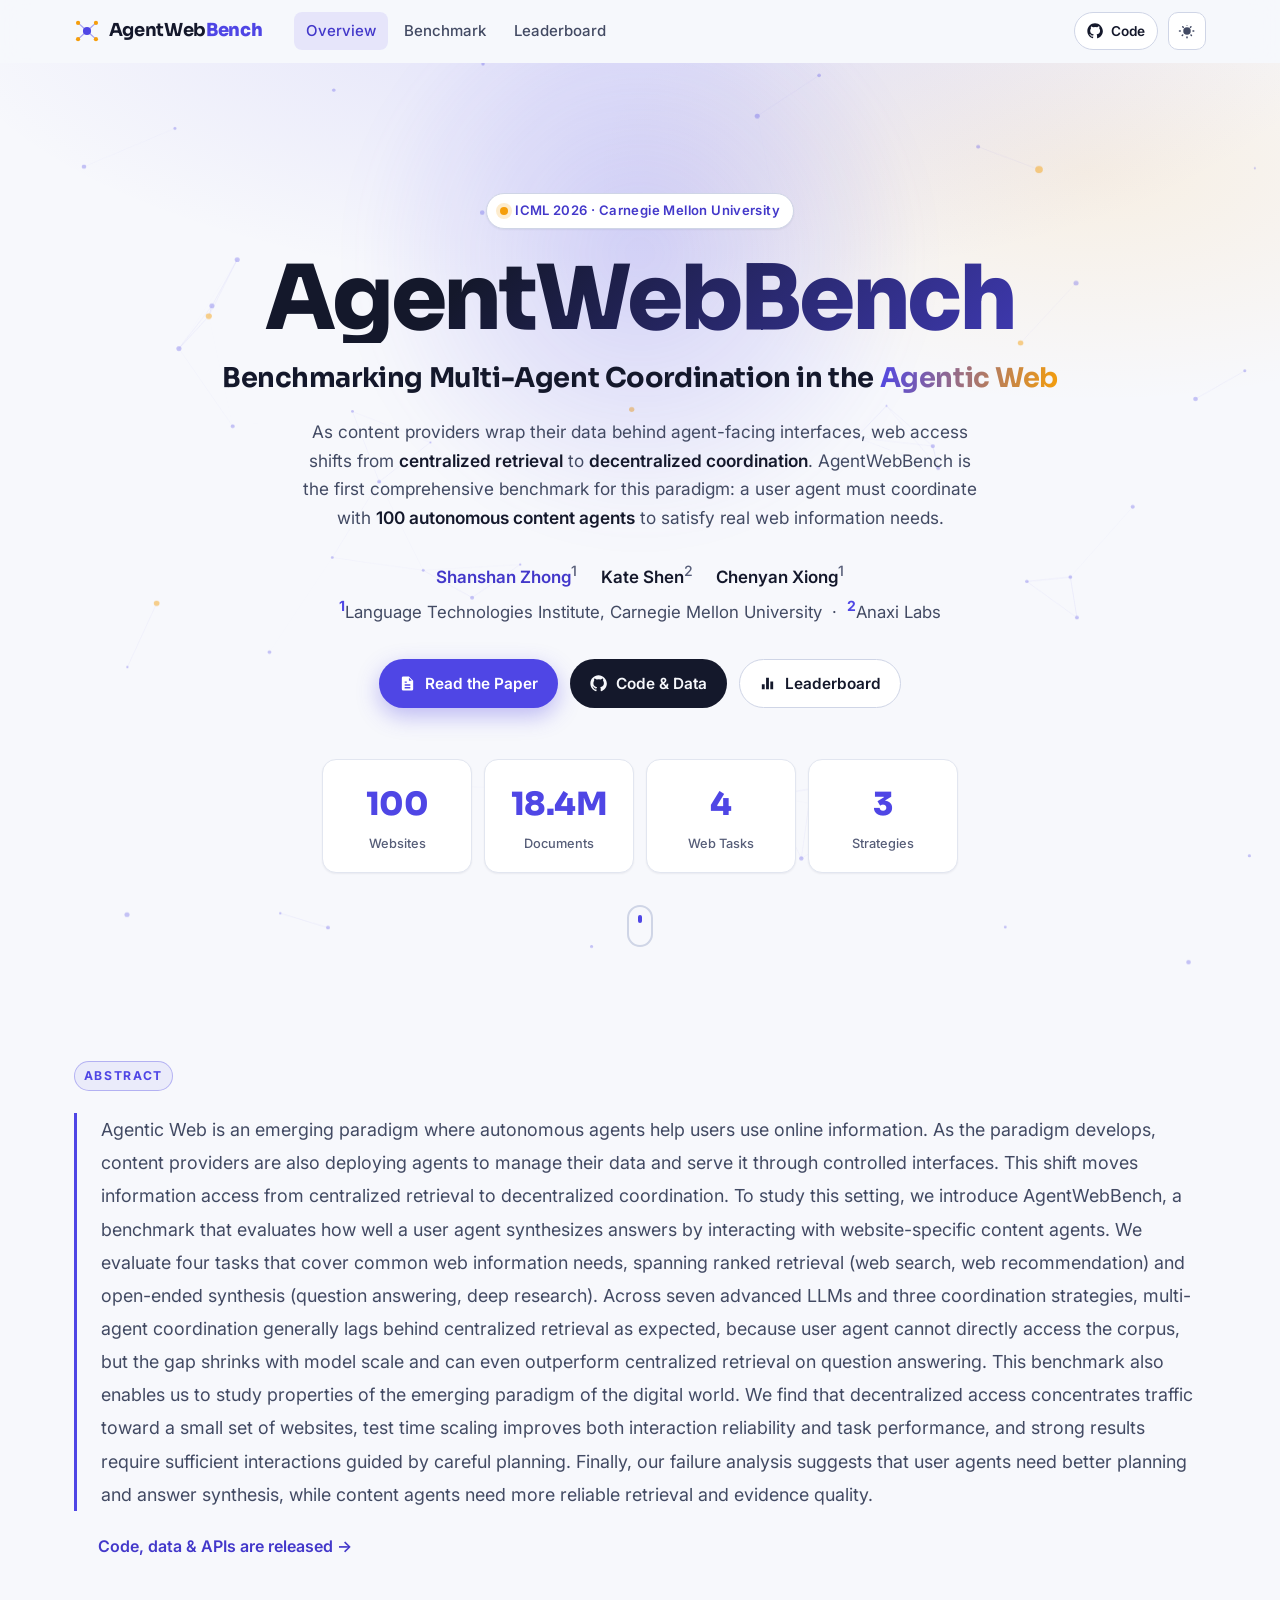
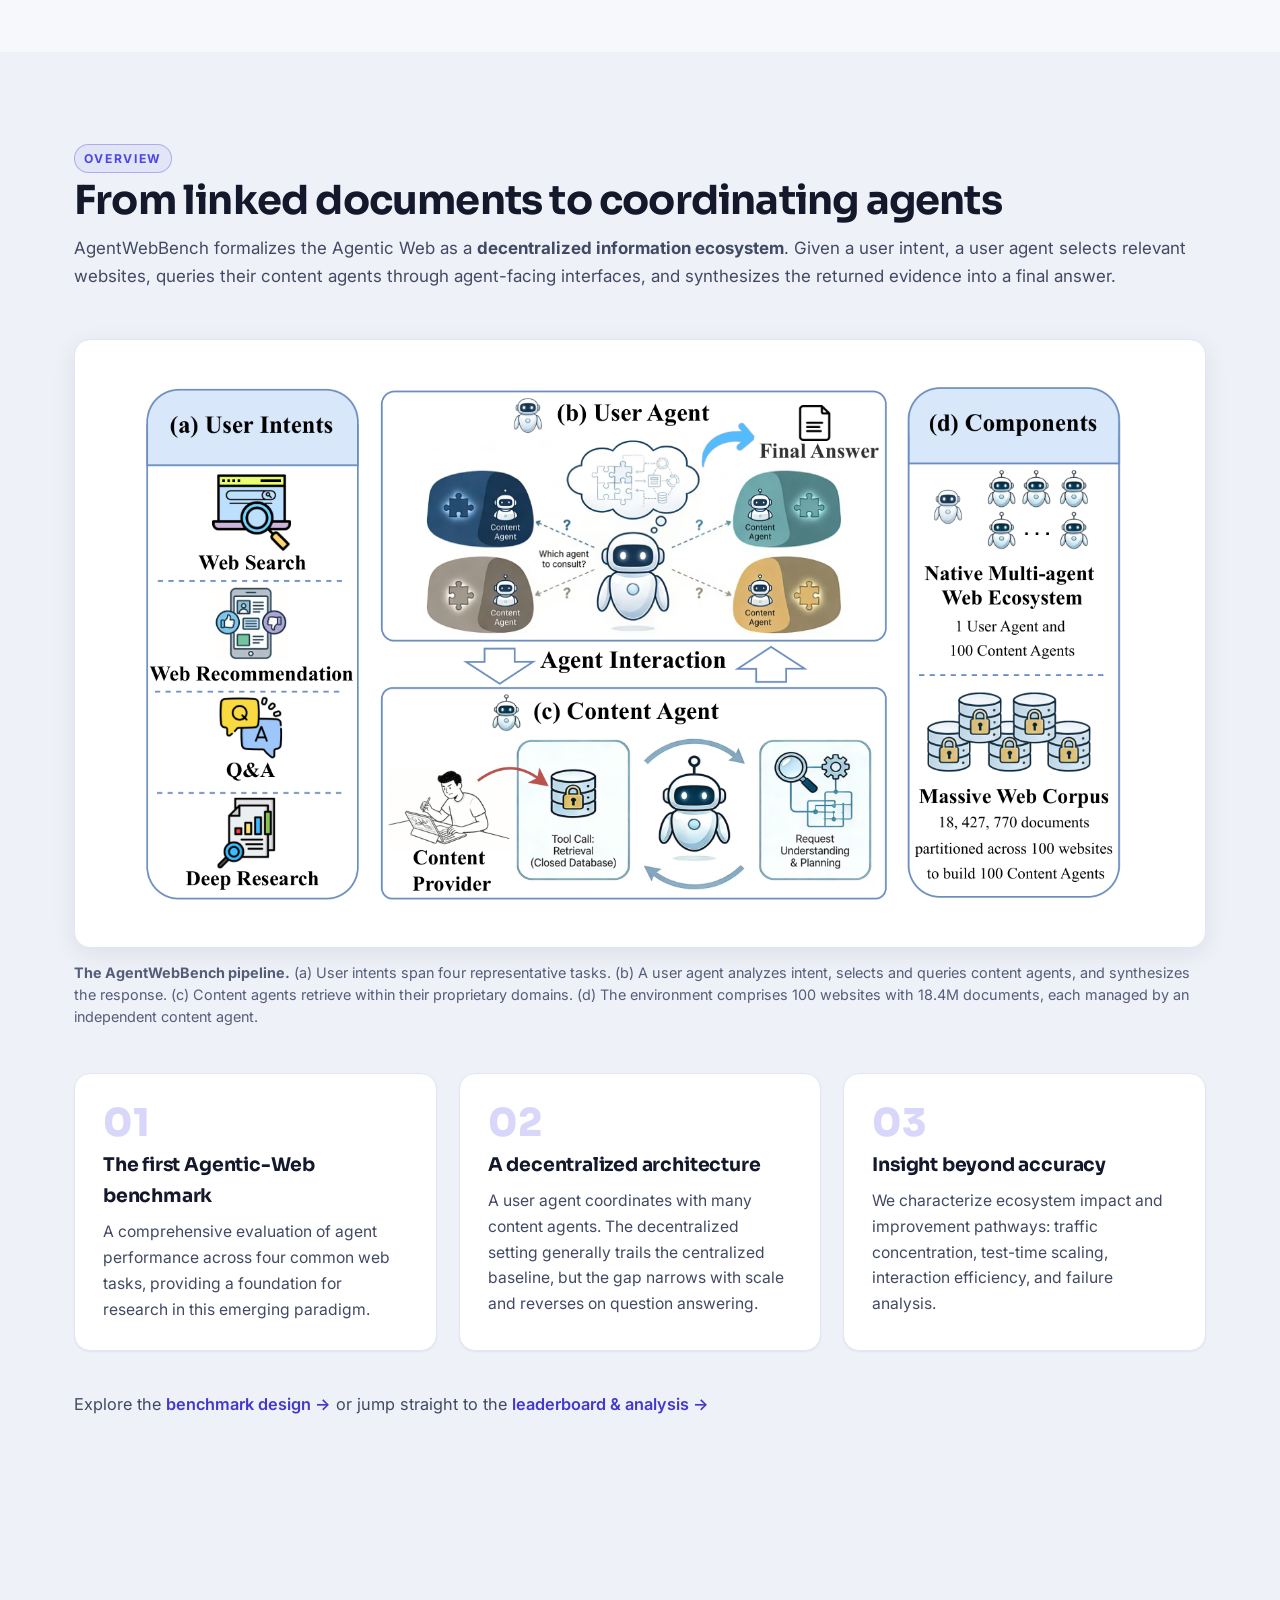
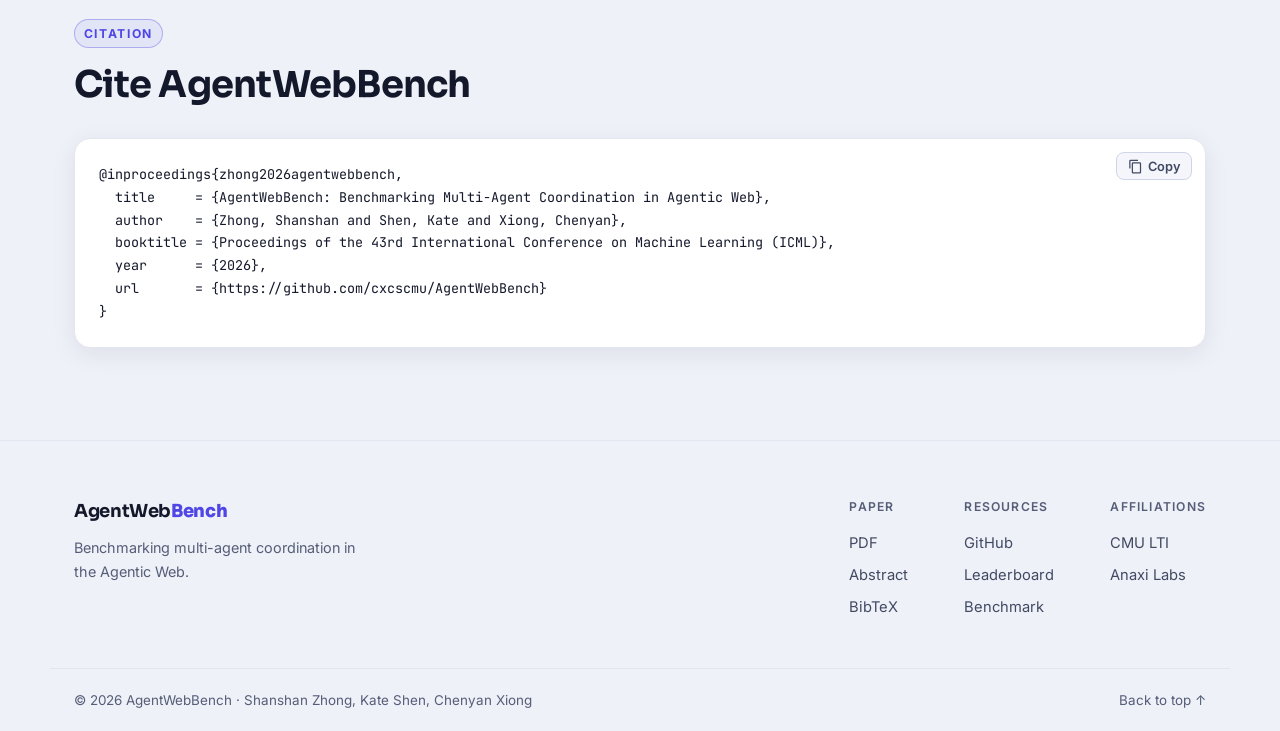
==== index.html @ 43adce04 "upload" ====
<!DOCTYPE html>
<html lang="en" data-theme="light">
<head>
<meta charset="UTF-8" />
<meta name="viewport" content="width=device-width, initial-scale=1.0" />
<title>AgentWebBench · Benchmarking Multi-Agent Coordination in the Agentic Web</title>
<meta name="description" content="AgentWebBench (ICML 2026): the first comprehensive benchmark for evaluating multi-agent coordination in the emerging Agentic Web. 100 websites, 18.4M documents, 7 LLMs, 4 tasks, 3 coordination strategies." />
<meta name="author" content="Shanshan Zhong, Kate Shen, Chenyan Xiong" />

<!-- Open Graph -->
<meta property="og:type" content="website" />
<meta property="og:title" content="AgentWebBench: Benchmarking Multi-Agent Coordination in the Agentic Web" />
<meta property="og:description" content="A decentralized benchmark where a user agent coordinates with 100 autonomous content agents across web search, recommendation, QA, and deep research." />
<meta property="og:image" content="assets/figures/introduction.png" />

<link rel="icon" href="data:image/svg+xml,%3Csvg xmlns='http://www.w3.org/2000/svg' viewBox='0 0 32 32'%3E%3Ccircle cx='16' cy='16' r='5' fill='%234f46e5'/%3E%3Ccircle cx='5' cy='6' r='2.6' fill='%23f59e0b'/%3E%3Ccircle cx='27' cy='6' r='2.6' fill='%23f59e0b'/%3E%3Ccircle cx='5' cy='26' r='2.6' fill='%23f59e0b'/%3E%3Ccircle cx='27' cy='26' r='2.6' fill='%23f59e0b'/%3E%3Cg stroke='%234f46e5' stroke-width='1.4' opacity='.55'%3E%3Cline x1='16' y1='16' x2='5' y2='6'/%3E%3Cline x1='16' y1='16' x2='27' y2='6'/%3E%3Cline x1='16' y1='16' x2='5' y2='26'/%3E%3Cline x1='16' y1='16' x2='27' y2='26'/%3E%3C/g%3E%3C/svg%3E" />

<link rel="preconnect" href="https://fonts.googleapis.com" />
<link rel="preconnect" href="https://fonts.gstatic.com" crossorigin />
<link href="https://fonts.googleapis.com/css2?family=Inter:wght@400;500;600;700;800&family=Sora:wght@600;700;800&family=JetBrains+Mono:wght@400;500;600&display=swap" rel="stylesheet" />
<link rel="stylesheet" href="assets/css/style.css" />
</head>
<body>

<!-- ============================= NAV ============================= -->
<header class="nav" id="nav">
  <div class="nav__inner">
    <a href="index.html" class="nav__brand" aria-label="AgentWebBench home">
      <span class="nav__logo" aria-hidden="true">
        <svg viewBox="0 0 32 32" width="26" height="26">
          <g class="logo-edges" stroke="currentColor" stroke-width="1.4" opacity=".5">
            <line x1="16" y1="16" x2="5" y2="6"/><line x1="16" y1="16" x2="27" y2="6"/>
            <line x1="16" y1="16" x2="5" y2="26"/><line x1="16" y1="16" x2="27" y2="26"/>
          </g>
          <circle cx="16" cy="16" r="5" class="logo-hub"/>
          <circle cx="5" cy="6" r="2.6" class="logo-node"/><circle cx="27" cy="6" r="2.6" class="logo-node"/>
          <circle cx="5" cy="26" r="2.6" class="logo-node"/><circle cx="27" cy="26" r="2.6" class="logo-node"/>
        </svg>
      </span>
      <span class="nav__name">AgentWeb<b>Bench</b></span>
    </a>

    <nav class="nav__links" aria-label="Section navigation">
      <a href="index.html" class="active">Overview</a>
      <a href="benchmark.html">Benchmark</a>
      <a href="leaderboard.html">Leaderboard</a>
    </nav>

    <div class="nav__actions">
      <a class="btn btn--ghost btn--sm" href="https://github.com/cxcscmu/AgentWebBench" target="_blank" rel="noopener">
        <svg viewBox="0 0 24 24" width="16" height="16" aria-hidden="true"><path fill="currentColor" d="M12 .5C5.7.5.5 5.7.5 12c0 5.1 3.3 9.4 7.9 10.9.6.1.8-.3.8-.6v-2c-3.2.7-3.9-1.5-3.9-1.5-.5-1.3-1.3-1.7-1.3-1.7-1.1-.7.1-.7.1-.7 1.2 0 1.8 1.2 1.8 1.2 1 1.8 2.8 1.3 3.5 1 .1-.8.4-1.3.7-1.6-2.6-.3-5.3-1.3-5.3-5.7 0-1.3.5-2.3 1.2-3.1-.1-.3-.5-1.5.1-3.1 0 0 1-.3 3.3 1.2a11.5 11.5 0 0 1 6 0C17.3 4.7 18.3 5 18.3 5c.6 1.6.2 2.8.1 3.1.8.8 1.2 1.8 1.2 3.1 0 4.4-2.7 5.4-5.3 5.7.4.4.8 1.1.8 2.2v3.3c0 .3.2.7.8.6 4.6-1.5 7.9-5.8 7.9-10.9C23.5 5.7 18.3.5 12 .5z"/></svg>
        <span>Code</span>
      </a>
      <button class="theme-toggle" id="themeToggle" aria-label="Toggle dark mode" title="Toggle theme">
        <svg class="icon-sun" viewBox="0 0 24 24" width="18" height="18"><path fill="currentColor" d="M12 17a5 5 0 1 0 0-10 5 5 0 0 0 0 10zm0-13a1 1 0 0 1 1 1V4a1 1 0 0 1-2 0V5a1 1 0 0 1 1-1zm0 15a1 1 0 0 1 1 1v1a1 1 0 0 1-2 0v-1a1 1 0 0 1 1-1zM4 12a1 1 0 0 1-1 1H2a1 1 0 0 1 0-2h1a1 1 0 0 1 1 1zm18 0a1 1 0 0 1-1 1h-1a1 1 0 0 1 0-2h1a1 1 0 0 1 1 1zM5.6 5.6a1 1 0 0 1 1.4 0l.7.7A1 1 0 1 1 6.3 7.7l-.7-.7a1 1 0 0 1 0-1.4zm11 11a1 1 0 0 1 1.4 0l.7.7a1 1 0 0 1-1.4 1.4l-.7-.7a1 1 0 0 1 0-1.4zm1.4-11a1 1 0 0 1 0 1.4l-.7.7a1 1 0 1 1-1.4-1.4l.7-.7a1 1 0 0 1 1.4 0zm-11 11a1 1 0 0 1 0 1.4l-.7.7a1 1 0 0 1-1.4-1.4l.7-.7a1 1 0 0 1 1.4 0z"/></svg>
        <svg class="icon-moon" viewBox="0 0 24 24" width="18" height="18"><path fill="currentColor" d="M21 12.8A9 9 0 1 1 11.2 3a7 7 0 0 0 9.8 9.8z"/></svg>
      </button>
      <button class="nav__burger" id="navBurger" aria-label="Open menu"><span></span><span></span><span></span></button>
    </div>
  </div>
</header>

<main id="top">

<!-- ============================= HERO ============================= -->
<section class="hero">
  <canvas class="hero__canvas" id="heroCanvas" aria-hidden="true"></canvas>
  <div class="hero__glow" aria-hidden="true"></div>
  <div class="hero__inner">
    <a class="hero__venue" href="#cite">
      <span class="dot"></span> ICML 2026 · Carnegie Mellon University
    </a>
    <h1 class="hero__title">AgentWebBench</h1>
    <p class="hero__tagline">Benchmarking Multi-Agent Coordination in the <span class="grad">Agentic Web</span></p>
    <p class="hero__lead">
      As content providers wrap their data behind agent-facing interfaces, web access shifts from
      <b>centralized retrieval</b> to <b>decentralized coordination</b>. AgentWebBench is the first
      comprehensive benchmark for this paradigm: a user agent must coordinate with <b>100 autonomous
      content agents</b> to satisfy real web information needs.
    </p>

    <ul class="hero__authors" aria-label="Authors">
      <li><a href="mailto:szhong2@cs.cmu.edu">Shanshan Zhong</a><sup>1</sup></li>
      <li>Kate Shen<sup>2</sup></li>
      <li>Chenyan Xiong<sup>1</sup></li>
    </ul>
    <p class="hero__affil">
      <sup>1</sup>Language Technologies Institute, Carnegie Mellon University &nbsp;·&nbsp;
      <sup>2</sup>Anaxi Labs
    </p>

    <div class="hero__cta">
      <a class="btn btn--primary" href="paper/latex/example_paper.pdf" target="_blank" rel="noopener">
        <svg viewBox="0 0 24 24" width="17" height="17" aria-hidden="true"><path fill="currentColor" d="M14 2H6a2 2 0 0 0-2 2v16a2 2 0 0 0 2 2h12a2 2 0 0 0 2-2V8l-6-6zm0 2 4 4h-4V4zM8 13h8v2H8v-2zm0 4h8v2H8v-2zm0-8h3v2H8V9z"/></svg>
        Read the Paper
      </a>
      <a class="btn btn--dark" href="https://github.com/cxcscmu/AgentWebBench" target="_blank" rel="noopener">
        <svg viewBox="0 0 24 24" width="17" height="17" aria-hidden="true"><path fill="currentColor" d="M12 .5C5.7.5.5 5.7.5 12c0 5.1 3.3 9.4 7.9 10.9.6.1.8-.3.8-.6v-2c-3.2.7-3.9-1.5-3.9-1.5-.5-1.3-1.3-1.7-1.3-1.7-1.1-.7.1-.7.1-.7 1.2 0 1.8 1.2 1.8 1.2 1 1.8 2.8 1.3 3.5 1 .1-.8.4-1.3.7-1.6-2.6-.3-5.3-1.3-5.3-5.7 0-1.3.5-2.3 1.2-3.1-.1-.3-.5-1.5.1-3.1 0 0 1-.3 3.3 1.2a11.5 11.5 0 0 1 6 0C17.3 4.7 18.3 5 18.3 5c.6 1.6.2 2.8.1 3.1.8.8 1.2 1.8 1.2 3.1 0 4.4-2.7 5.4-5.3 5.7.4.4.8 1.1.8 2.2v3.3c0 .3.2.7.8.6 4.6-1.5 7.9-5.8 7.9-10.9C23.5 5.7 18.3.5 12 .5z"/></svg>
        Code &amp; Data
      </a>
      <a class="btn btn--ghost" href="leaderboard.html">
        <svg viewBox="0 0 24 24" width="17" height="17" aria-hidden="true"><path fill="currentColor" d="M4 13h4v7H4v-7zm6-9h4v16h-4V4zm6 5h4v11h-4V9z"/></svg>
        Leaderboard
      </a>
    </div>

    <dl class="hero__stats" aria-label="Benchmark at a glance">
      <div><dt data-count="100">0</dt><dd>Websites</dd></div>
      <div><dt data-count="18.4" data-suffix="M">0</dt><dd>Documents</dd></div>
      <div><dt data-count="4">0</dt><dd>Web Tasks</dd></div>
      <div><dt data-count="3">0</dt><dd>Strategies</dd></div>
    </dl>
  </div>
  <a href="#abstract" class="hero__scroll" aria-label="Scroll to content"><span></span></a>
</section>

<!-- ============================= ABSTRACT ============================= -->
<section class="section" id="abstract">
  <div class="wrap reveal">
    <span class="eyebrow">Abstract</span>
    <p class="abstract">
Agentic Web is an emerging paradigm where autonomous agents help users use online information. As the paradigm develops, content providers are also deploying agents to manage their data and serve it through controlled interfaces. This shift moves information access from centralized retrieval to decentralized coordination. To study this setting, we introduce AgentWebBench, a benchmark that evaluates how well a user agent synthesizes answers by interacting with website-specific content agents. We evaluate four tasks that cover common web information needs, spanning ranked retrieval (web search, web recommendation) and open-ended synthesis (question answering, deep research). Across seven advanced LLMs and three coordination strategies, multi-agent coordination generally lags behind centralized retrieval as expected, because user agent cannot directly access the corpus, but the gap shrinks with model scale and can even outperform centralized retrieval on question answering. This benchmark also enables us to study properties of the emerging paradigm of the digital world. We find that decentralized access concentrates traffic toward a small set of websites, test time scaling improves both interaction reliability and task performance, and strong results require sufficient interactions guided by careful planning. Finally, our failure analysis suggests that user agents need better planning and answer synthesis, while content agents need more reliable retrieval and evidence quality.
    </p>
    <div class="abstract__links">
      <a href="https://github.com/cxcscmu/AgentWebBench" target="_blank" rel="noopener">Code, data &amp; APIs are released &rarr;</a>
    </div>
  </div>
</section>

<!-- ============================= OVERVIEW ============================= -->
<section class="section section--alt" id="overview">
  <div class="wrap">
    <header class="section__head section__head--wide reveal">
      <span class="eyebrow">Overview</span>
      <h2 class="nowrap-lg">From linked documents to coordinating agents</h2>
      <p class="section__sub">
        AgentWebBench formalizes the Agentic Web as a <b>decentralized information ecosystem</b>. Given a
        user intent, a user agent selects relevant websites, queries their content agents through
        agent-facing interfaces, and synthesizes the returned evidence into a final answer.
      </p>
    </header>

    <figure class="figure figure--hero reveal">
      <img src="assets/figures/introduction.png" alt="Overview of AgentWebBench: user intents across four tasks, a user agent that selects and queries content agents, content agents retrieving from proprietary domains, and an environment of 100 websites with 18.4M documents." loading="lazy" />
      <figcaption>
        <b>The AgentWebBench pipeline.</b> (a) User intents span four representative tasks. (b) A user agent
        analyzes intent, selects and queries content agents, and synthesizes the response. (c) Content agents
        retrieve within their proprietary domains. (d) The environment comprises 100 websites with 18.4M
        documents, each managed by an independent content agent.
      </figcaption>
    </figure>

    <div class="cards cards--3 reveal">
      <article class="card card--contrib">
        <span class="card__num">01</span>
        <h3>The first Agentic-Web benchmark</h3>
        <p>A comprehensive evaluation of agent performance across four common web tasks, providing a foundation for research in this emerging paradigm.</p>
      </article>
      <article class="card card--contrib">
        <span class="card__num">02</span>
        <h3>A decentralized architecture</h3>
        <p>A user agent coordinates with many content agents. The decentralized setting generally trails the centralized baseline, but the gap narrows with scale and reverses on question answering.</p>
      </article>
      <article class="card card--contrib">
        <span class="card__num">03</span>
        <h3>Insight beyond accuracy</h3>
        <p>We characterize ecosystem impact and improvement pathways: traffic concentration, test-time scaling, interaction efficiency, and failure analysis.</p>
      </article>
    </div>

    <p class="overview__more reveal">
      Explore the <a href="benchmark.html">benchmark design &rarr;</a> or jump straight to the
      <a href="leaderboard.html">leaderboard &amp; analysis &rarr;</a>
    </p>
  </div>
</section>

<!-- ============================= CITE ============================= -->
<section class="section section--alt" id="cite">
  <div class="wrap reveal">
    <span class="eyebrow">Citation</span>
    <h2 class="cite__title">Cite AgentWebBench</h2>
    <div class="bibtex">
      <button class="bibtex__copy" id="copyBib" aria-label="Copy BibTeX">
        <svg viewBox="0 0 24 24" width="15" height="15" aria-hidden="true"><path fill="currentColor" d="M16 1H4a2 2 0 0 0-2 2v12h2V3h12V1zm3 4H8a2 2 0 0 0-2 2v14a2 2 0 0 0 2 2h11a2 2 0 0 0 2-2V7a2 2 0 0 0-2-2zm0 16H8V7h11v14z"/></svg>
        <span id="copyBibLabel">Copy</span>
      </button>
<pre id="bibtex">@inproceedings{zhong2026agentwebbench,
  title     = {AgentWebBench: Benchmarking Multi-Agent Coordination in Agentic Web},
  author    = {Zhong, Shanshan and Shen, Kate and Xiong, Chenyan},
  booktitle = {Proceedings of the 43rd International Conference on Machine Learning (ICML)},
  year      = {2026},
  url       = {https://github.com/cxcscmu/AgentWebBench}
}</pre>
    </div>
  </div>
</section>

</main>

<!-- ============================= FOOTER ============================= -->
<footer class="footer">
  <h2 class="sr-only">Site footer</h2>
  <div class="wrap footer__inner">
    <div class="footer__brand">
      <span class="nav__name">AgentWeb<b>Bench</b></span>
      <p>Benchmarking multi-agent coordination in the Agentic Web.</p>
    </div>
    <div class="footer__cols">
      <div>
        <h3>Paper</h3>
        <a href="paper/latex/example_paper.pdf" target="_blank" rel="noopener">PDF</a>
        <a href="index.html#abstract">Abstract</a>
        <a href="index.html#cite">BibTeX</a>
      </div>
      <div>
        <h3>Resources</h3>
        <a href="https://github.com/cxcscmu/AgentWebBench" target="_blank" rel="noopener">GitHub</a>
        <a href="leaderboard.html">Leaderboard</a>
        <a href="benchmark.html">Benchmark</a>
      </div>
      <div>
        <h3>Affiliations</h3>
        <a href="https://lti.cs.cmu.edu" target="_blank" rel="noopener">CMU LTI</a>
        <span>Anaxi Labs</span>
      </div>
    </div>
  </div>
  <div class="footer__bar">
    <span>© 2026 AgentWebBench · Shanshan Zhong, Kate Shen, Chenyan Xiong</span>
    <a href="#top">Back to top ↑</a>
  </div>
</footer>

<script src="assets/js/data.js"></script>
<script src="assets/js/main.js"></script>
</body>
</html>
---- assets/css/style.css ----
/* =========================================================================
   AgentWebBench — project page styles
   ========================================================================= */

/* ---------- Design tokens ---------- */
:root {
  --bg:            #f7f8fc;
  --bg-alt:        #eef1f8;
  --surface:       #ffffff;
  --surface-2:     #f4f6fb;
  --ink:           #14182b;
  --ink-soft:      #424a63;
  --ink-faint:     #565d78; /* AA (≥4.5:1) on white & --surface-2 for caption/note text */
  --line:          #e2e6f0;
  --line-strong:   #cfd5e6;

  --brand:         #4f46e5;
  --brand-2:       #6366f1;
  --brand-ink:     #4338ca;
  --accent:        #f59e0b;
  --accent-soft:   #fde9c4;
  --good:          #10b981;
  --bad:           #ef4444;

  --brand-rgb:     79, 70, 229;
  --accent-rgb:    245, 158, 11;

  --best-bg:       rgba(var(--brand-rgb), .14);
  --best-bar:      var(--brand);
  --second-bg:     rgba(var(--accent-rgb), .16);

  --shadow-sm:     0 1px 2px rgba(20, 24, 43, .06);
  --shadow:        0 6px 24px rgba(20, 24, 43, .08);
  --shadow-lg:     0 24px 60px rgba(20, 24, 43, .14);

  --radius:        16px;
  --radius-sm:     10px;
  --maxw:          1180px;

  --sans: "Inter", system-ui, -apple-system, "Segoe UI", Roboto, sans-serif;
  --display: "Sora", var(--sans);
  --mono: "JetBrains Mono", ui-monospace, "SFMono-Regular", Menlo, monospace;
}

html[data-theme="dark"] {
  --bg:            #0b0e1a;
  --bg-alt:        #0f1426;
  --surface:       #141a2e;
  --surface-2:     #1a2138;
  --ink:           #eef1fb;
  --ink-soft:      #b9c0d6;
  --ink-faint:     #99a2c2; /* lifted for AA contrast on dark surfaces */
  --line:          #242c46;
  --line-strong:   #313a5c;

  --brand:         #818cf8;
  --brand-2:       #a5b4fc;
  --brand-ink:     #c7d2fe;
  --accent:        #fbbf24;
  --accent-soft:   #3a2e12;

  --brand-rgb:     129, 140, 248;
  --accent-rgb:    251, 191, 36;

  --best-bg:       rgba(var(--brand-rgb), .18);
  --second-bg:     rgba(var(--accent-rgb), .15);

  --shadow-sm:     0 1px 2px rgba(0,0,0,.4);
  --shadow:        0 8px 30px rgba(0,0,0,.45);
  --shadow-lg:     0 28px 70px rgba(0,0,0,.6);
}

/* ---------- Base ---------- */
* { box-sizing: border-box; }
html { scroll-behavior: smooth; scroll-padding-top: 84px; }
@media (prefers-reduced-motion: reduce) { html { scroll-behavior: auto; } }

body {
  margin: 0;
  font-family: var(--sans);
  background: var(--bg);
  color: var(--ink);
  line-height: 1.65;
  overflow-x: hidden; /* safety net against any horizontal overflow */
  -webkit-font-smoothing: antialiased;
  text-rendering: optimizeLegibility;
  transition: background .4s ease, color .4s ease;
}

/* Visible keyboard focus for all interactive controls (WCAG 2.4.7) */
:focus-visible {
  outline: 2px solid var(--brand);
  outline-offset: 2px;
  border-radius: 6px;
}
.sr-only {
  position: absolute; width: 1px; height: 1px; padding: 0; margin: -1px;
  overflow: hidden; clip: rect(0 0 0 0); white-space: nowrap; border: 0;
}
img { max-width: 100%; display: block; }
a { color: var(--brand-ink); text-decoration: none; }
a:hover { text-decoration: underline; }
sub, sup { line-height: 0; }
code {
  font-family: var(--mono);
  font-size: .86em;
  background: var(--surface-2);
  border: 1px solid var(--line);
  padding: .1em .4em;
  border-radius: 6px;
  color: var(--brand-ink);
}
::selection { background: rgba(var(--brand-rgb), .25); }

.wrap { width: 100%; max-width: var(--maxw); margin: 0 auto; padding: 0 24px; }
.wrap--narrow { max-width: 820px; }

.section { padding: 92px 0; position: relative; }
.section--alt { background: var(--bg-alt); }
.section__head { max-width: 760px; margin-bottom: 48px; }
.section__head--wide { max-width: none; }
.overview__more { margin-top: 40px; font-size: 1.02rem; color: var(--ink-soft); }
.overview__more a { font-weight: 600; white-space: nowrap; }

/* First section on a sub-page sits a little lower, clear of the sticky nav */
.section--first { padding-top: 116px; }
.pagenav { display: flex; justify-content: space-between; gap: 16px; flex-wrap: wrap; margin-top: 28px; }
.pagenav a { font-weight: 600; font-size: 1rem; padding: .7em 1.2em; border: 1px solid var(--line-strong); border-radius: 100px; background: var(--surface); transition: border-color .2s, transform .2s, color .2s; }
.pagenav a:hover { border-color: var(--brand); color: var(--brand-ink); transform: translateY(-2px); text-decoration: none; }
.pagenav a.is-empty { visibility: hidden; }
/* Keep these headings on a single line on desktop, where there is room */
@media (min-width: 980px) { .nowrap-lg { white-space: nowrap; } }
.section__head h2 {
  font-family: var(--display);
  font-size: clamp(1.7rem, 3.6vw, 2.5rem);
  line-height: 1.12;
  letter-spacing: -.02em;
  margin: .35rem 0 .7rem;
}
.section__sub { color: var(--ink-soft); font-size: 1.06rem; margin: 0; }

.eyebrow {
  display: inline-block;
  font-size: .76rem;
  font-weight: 700;
  letter-spacing: .14em;
  text-transform: uppercase;
  color: var(--brand);
  padding: .3em .7em;
  border: 1px solid color-mix(in srgb, var(--brand) 35%, transparent);
  border-radius: 100px;
  background: rgba(var(--brand-rgb), .07);
}
.subhead {
  font-family: var(--display);
  font-size: 1.35rem;
  letter-spacing: -.01em;
  margin: 64px 0 24px;
}

/* ---------- Buttons ---------- */
.btn {
  display: inline-flex; align-items: center; gap: .55em;
  font-family: var(--sans);
  font-weight: 600; font-size: .96rem;
  padding: .72em 1.25em;
  border-radius: 100px;
  border: 1px solid transparent;
  cursor: pointer;
  transition: transform .18s ease, box-shadow .2s ease, background .2s ease, border-color .2s ease, color .2s ease;
  text-decoration: none !important;
  white-space: nowrap;
}
.btn:active { transform: translateY(1px); }
.btn--sm { padding: .5em .9em; font-size: .85rem; }
.btn--primary { background: var(--brand); color: #fff; box-shadow: 0 8px 22px rgba(var(--brand-rgb), .35); }
.btn--primary:hover { background: var(--brand-2); transform: translateY(-2px); box-shadow: 0 12px 28px rgba(var(--brand-rgb), .42); }
.btn--dark { background: var(--ink); color: var(--bg); }
.btn--dark:hover { transform: translateY(-2px); box-shadow: var(--shadow); }
.btn--ghost { background: var(--surface); color: var(--ink); border-color: var(--line-strong); }
.btn--ghost:hover { border-color: var(--brand); color: var(--brand-ink); transform: translateY(-2px); }

/* ---------- Nav ---------- */
.nav {
  position: sticky; top: 0; z-index: 100;
  backdrop-filter: saturate(160%) blur(14px);
  -webkit-backdrop-filter: saturate(160%) blur(14px);
  background: color-mix(in srgb, var(--bg) 78%, transparent);
  border-bottom: 1px solid transparent;
  transition: border-color .3s ease, background .3s ease, box-shadow .3s;
}
.nav.is-scrolled { border-color: var(--line); box-shadow: var(--shadow-sm); }
.nav__inner {
  max-width: var(--maxw); margin: 0 auto;
  display: flex; align-items: center; gap: 18px;
  padding: 12px 24px;
}
.nav__brand { display: flex; align-items: center; gap: .55em; color: var(--ink); text-decoration: none !important; }
.nav__logo { color: var(--brand); display: grid; place-items: center; }
.logo-hub { fill: var(--brand); }
.logo-node { fill: var(--accent); }
.nav__name { font-family: var(--display); font-weight: 700; font-size: 1.12rem; letter-spacing: -.02em; }
.nav__name b { color: var(--brand); font-weight: 800; }
.nav__links { display: flex; gap: 4px; margin-left: 14px; }
.nav__links a {
  color: var(--ink-soft); font-weight: 500; font-size: .94rem;
  padding: .45em .8em; border-radius: 8px; text-decoration: none !important;
  transition: color .15s, background .15s;
}
.nav__links a:hover { color: var(--ink); background: var(--surface-2); }
.nav__links a.active { color: var(--brand-ink); background: rgba(var(--brand-rgb), .1); }
.nav__actions { margin-left: auto; display: flex; align-items: center; gap: 10px; }

.theme-toggle {
  width: 38px; height: 38px; display: grid; place-items: center;
  border-radius: 10px; border: 1px solid var(--line-strong);
  background: var(--surface); color: var(--ink-soft); cursor: pointer;
  transition: color .2s, border-color .2s, transform .2s;
}
.theme-toggle:hover { color: var(--brand); border-color: var(--brand); transform: rotate(-12deg); }
.icon-moon { display: none; }
html[data-theme="dark"] .icon-sun { display: none; }
html[data-theme="dark"] .icon-moon { display: block; }

.nav__burger { display: none; flex-direction: column; gap: 4px; width: 38px; height: 38px; border: 1px solid var(--line-strong); background: var(--surface); border-radius: 10px; cursor: pointer; align-items: center; justify-content: center; }
.nav__burger span { width: 17px; height: 2px; background: var(--ink); border-radius: 2px; transition: .25s; }

/* ---------- Hero ---------- */
.hero {
  position: relative; overflow: hidden;
  padding: clamp(70px, 12vw, 130px) 0 96px;
  text-align: center;
  background:
    radial-gradient(1200px 500px at 50% -8%, rgba(var(--brand-rgb), .14), transparent 60%),
    radial-gradient(900px 420px at 85% 12%, rgba(var(--accent-rgb), .1), transparent 55%);
}
.hero__canvas { position: absolute; inset: 0; width: 100%; height: 100%; opacity: .55; }
.hero__glow { position: absolute; left: 50%; top: -120px; width: 620px; height: 620px; transform: translateX(-50%);
  background: radial-gradient(circle, rgba(var(--brand-rgb), .22), transparent 65%); filter: blur(20px); pointer-events: none; }
.hero__inner { position: relative; z-index: 2; max-width: 920px; margin: 0 auto; padding: 0 24px; }

.hero__venue {
  display: inline-flex; align-items: center; gap: .55em;
  font-size: .82rem; font-weight: 600; letter-spacing: .03em;
  color: var(--brand-ink);
  background: var(--surface); border: 1px solid var(--line-strong);
  padding: .45em 1em; border-radius: 100px; box-shadow: var(--shadow-sm);
  text-decoration: none !important; margin-bottom: 26px;
}
.hero__venue .dot { width: 8px; height: 8px; border-radius: 50%; background: var(--accent); box-shadow: 0 0 0 4px rgba(var(--accent-rgb), .2); animation: pulse 2.4s ease-in-out infinite; }
@keyframes pulse { 50% { box-shadow: 0 0 0 8px rgba(var(--accent-rgb), 0); } }

.hero__title {
  font-family: var(--display); font-weight: 800;
  font-size: clamp(2.05rem, 9.6vw, 5.6rem);
  line-height: .98; letter-spacing: -.035em;
  margin: 0 0 .15em;
  background: linear-gradient(135deg, var(--ink) 30%, var(--brand) 120%);
  -webkit-background-clip: text; background-clip: text; -webkit-text-fill-color: transparent;
}
.hero__tagline { font-family: var(--display); font-weight: 700; font-size: clamp(1.1rem, 3vw, 1.7rem); letter-spacing: -.015em; margin: 0 0 1.1rem; color: var(--ink); }
.grad { background: linear-gradient(100deg, var(--brand), var(--accent)); -webkit-background-clip: text; background-clip: text; -webkit-text-fill-color: transparent; }
.hero__lead { max-width: 680px; margin: 0 auto 2rem; color: var(--ink-soft); font-size: 1.08rem; }
.hero__lead b { color: var(--ink); font-weight: 600; }

.hero__authors { list-style: none; display: flex; flex-wrap: wrap; justify-content: center; gap: .2em 1.4em; padding: 0; margin: 0 0 .4rem; font-size: 1.06rem; font-weight: 600; }
.hero__authors a { color: var(--brand-ink); }
.hero__authors sup { color: var(--ink-faint); font-weight: 500; }
.hero__affil { color: var(--ink-soft); font-size: 1.05rem; margin: 0 0 2rem; }
.hero__affil sup { color: var(--brand); font-weight: 700; }

.hero__cta { display: flex; flex-wrap: wrap; gap: 12px; justify-content: center; margin-bottom: 3.2rem; }

.hero__stats {
  display: flex; flex-wrap: wrap; justify-content: center; gap: 12px;
  max-width: 680px; margin: 0 auto; padding: 0;
}
.hero__stats > div {
  flex: 0 1 150px;
  background: var(--surface); border: 1px solid var(--line);
  border-radius: 14px; padding: 18px 8px; box-shadow: var(--shadow-sm);
}
.hero__stats dt { font-family: var(--display); font-weight: 800; font-size: clamp(1.4rem, 3vw, 2rem); color: var(--brand); letter-spacing: -.02em; }
.hero__stats dd { margin: 2px 0 0; font-size: .8rem; color: var(--ink-faint); font-weight: 500; }

.hero__scroll { position: absolute; bottom: 22px; left: 50%; transform: translateX(-50%); width: 26px; height: 42px; border: 2px solid var(--line-strong); border-radius: 14px; z-index: 2; }
.hero__scroll span { position: absolute; top: 8px; left: 50%; width: 4px; height: 8px; margin-left: -2px; background: var(--brand); border-radius: 4px; animation: scrolldot 1.8s ease-in-out infinite; }
@keyframes scrolldot { 0%,100% { opacity: 0; transform: translateY(0); } 40% { opacity: 1; } 80% { opacity: 0; transform: translateY(12px); } }

/* ---------- Abstract ---------- */
.abstract {
  font-size: 1.12rem; line-height: 1.85; color: var(--ink-soft); margin: 1.4rem 0 0;
  padding-left: 24px; border-left: 3px solid var(--brand);
}
.abstract b { color: var(--ink); font-weight: 600; }
.abstract__links { margin-top: 1.4rem; padding-left: 24px; }
.abstract__links a { font-weight: 600; }

/* ---------- Cards ---------- */
.cards { display: grid; gap: 22px; }
.cards--2 { grid-template-columns: repeat(2, 1fr); }
.cards--3 { grid-template-columns: repeat(3, 1fr); margin-top: 44px; }
.card {
  background: var(--surface); border: 1px solid var(--line);
  border-radius: var(--radius); padding: 28px;
  box-shadow: var(--shadow-sm); transition: transform .25s ease, box-shadow .25s ease, border-color .25s;
}
.card:hover { transform: translateY(-4px); box-shadow: var(--shadow); border-color: var(--line-strong); }
.card h3 { font-family: var(--display); font-size: 1.18rem; margin: .2rem 0 .5rem; letter-spacing: -.01em; }
.card p { color: var(--ink-soft); margin: 0; font-size: .98rem; }

.card--contrib { position: relative; padding-top: 30px; }
.card--contrib .card__num { font-family: var(--display); font-weight: 800; font-size: 2.4rem; color: rgba(var(--brand-rgb), .22); line-height: 1; }
.card--contrib h3 { margin-top: .35rem; }

.card__icon { width: 52px; height: 52px; border-radius: 14px; display: grid; place-items: center; margin-bottom: 16px; color: #fff; }
.card__icon--user { background: linear-gradient(135deg, var(--brand), var(--brand-2)); }
.card__icon--content { background: linear-gradient(135deg, var(--accent), #f97316); }
.pill { font-size: .72rem; font-weight: 700; vertical-align: middle; background: var(--accent-soft); color: #b45309; padding: .2em .6em; border-radius: 100px; margin-left: .4em; }
html[data-theme="dark"] .pill { color: var(--accent); }

/* ---------- Figures ---------- */
.figure { margin: 0; }
.figure img { border: 1px solid var(--line); border-radius: var(--radius); background: #fff; box-shadow: var(--shadow); }
.figure figcaption { color: var(--ink-faint); font-size: .9rem; margin-top: 14px; line-height: 1.55; }
.figure--hero { margin: 44px 0 12px; }
.figure--hero img { padding: 18px; }

/* ---------- Strategy comparison ---------- */
.strategy { display: grid; grid-template-columns: repeat(4, 1fr); gap: 16px; }
.strategy__col {
  background: var(--surface); border: 1px solid var(--line); border-radius: var(--radius);
  padding: 22px; box-shadow: var(--shadow-sm); transition: transform .25s, box-shadow .25s;
}
.strategy__col:hover { transform: translateY(-3px); box-shadow: var(--shadow); }
.strategy__col--hl { border-color: var(--brand); box-shadow: 0 10px 30px rgba(var(--brand-rgb), .18); }
.strategy__badge { display: inline-block; font-size: .68rem; font-weight: 700; letter-spacing: .1em; text-transform: uppercase; color: var(--ink-faint); margin-bottom: 12px; }
.strategy__badge--base { color: var(--accent); }
.strategy__badge--star { color: var(--brand); }
.strategy__col h4 { font-family: var(--display); font-size: 1.25rem; margin: 0 0 .5rem; }
.strategy__col p { font-size: .92rem; color: var(--ink-soft); margin: 0 0 16px; min-height: 76px; }
.strategy__feats { list-style: none; padding: 0; margin: 0; border-top: 1px solid var(--line); }
.strategy__feats li { font-size: .85rem; padding: .55em 0 .55em 26px; position: relative; color: var(--ink-faint); border-bottom: 1px solid var(--line); }
.strategy__feats li::before { content: "—"; position: absolute; left: 4px; color: var(--ink-faint); }
.strategy__feats li[data-on] { color: var(--ink); font-weight: 500; }
.strategy__feats li[data-on]::before { content: "✓"; color: var(--good); font-weight: 700; }
.strategy__feats li.off::before { content: "✕"; color: var(--bad); opacity: .55; }
.strategy__feats li:last-child { border-bottom: none; }

/* ---------- Task cards ---------- */
.tasks { display: grid; grid-template-columns: repeat(4, 1fr); gap: 16px; }
.taskcard {
  background: var(--surface); border: 1px solid var(--line); border-radius: var(--radius);
  padding: 22px; box-shadow: var(--shadow-sm); transition: transform .25s, box-shadow .25s, border-color .25s;
  position: relative; overflow: hidden;
}
.taskcard::after { content: ""; position: absolute; inset: 0 0 auto 0; height: 3px; background: linear-gradient(90deg, var(--brand), var(--accent)); opacity: 0; transition: opacity .25s; }
.taskcard:hover { transform: translateY(-4px); box-shadow: var(--shadow); border-color: var(--line-strong); }
.taskcard:hover::after { opacity: 1; }
.taskcard__icon { width: 44px; height: 44px; border-radius: 12px; display: grid; place-items: center; background: rgba(var(--brand-rgb), .1); color: var(--brand); margin-bottom: 14px; }
.taskcard h4 { font-family: var(--display); font-size: 1.1rem; margin: 0 0 .35rem; }
.taskcard p { font-size: .88rem; color: var(--ink-soft); margin: 0 0 16px; }
.taskcard__meta { display: flex; flex-direction: column; gap: 8px; border-top: 1px solid var(--line); padding-top: 14px; }
.taskcard__row { display: flex; justify-content: space-between; font-size: .82rem; }
.taskcard__row span:first-child { color: var(--ink-faint); }
.taskcard__row span:last-child { font-weight: 600; color: var(--ink); font-family: var(--mono); }
.taskcard__metrics { display: flex; flex-wrap: wrap; gap: 6px; margin-top: 4px; }
.taskcard__metrics b { font-size: .72rem; font-weight: 600; background: var(--surface-2); border: 1px solid var(--line); color: var(--ink-soft); padding: .22em .55em; border-radius: 6px; }

/* ---------- Leaderboard ---------- */
.lb { background: var(--surface); border: 1px solid var(--line); border-radius: var(--radius); box-shadow: var(--shadow); overflow: hidden; }
.lb__tabs { display: flex; flex-wrap: wrap; gap: 6px; padding: 14px; border-bottom: 1px solid var(--line); background: var(--surface-2); }
.lb__tab {
  display: inline-flex; align-items: center; gap: .5em;
  font-family: var(--sans); font-weight: 600; font-size: .9rem;
  color: var(--ink-soft); background: transparent; border: 1px solid transparent;
  padding: .55em 1em; border-radius: 100px; cursor: pointer; transition: .18s;
}
.lb__tab:hover { color: var(--ink); background: var(--surface); }
.lb__tab.active { color: #fff; background: var(--brand); border-color: var(--brand); box-shadow: 0 6px 16px rgba(var(--brand-rgb), .3); }
.lb__tab .cnt { font-size: .72rem; opacity: .7; font-weight: 500; }

.lb__controls { display: flex; flex-wrap: wrap; gap: 16px; align-items: center; justify-content: space-between; padding: 16px 18px; border-bottom: 1px solid var(--line); }
.lb__filters { display: flex; flex-wrap: wrap; gap: 6px; }
.lb__chip {
  font-family: inherit; font-size: .82rem; font-weight: 600; color: var(--ink-soft);
  background: var(--surface-2); border: 1px solid var(--line); line-height: 1.4;
  padding: .4em .8em; border-radius: 100px; cursor: pointer; transition: .15s; user-select: none;
}
.lb__chip:hover { border-color: var(--line-strong); }
.lb__chip.on { background: rgba(var(--brand-rgb), .12); border-color: var(--brand); color: var(--brand-ink); }
.lb__chip .x { opacity: .6; margin-left: .3em; }
.lb__right { display: flex; align-items: center; gap: 14px; flex-wrap: wrap; }
.lb__check { display: inline-flex; align-items: center; gap: .5em; font-size: .85rem; color: var(--ink-soft); cursor: pointer; user-select: none; }
.lb__check input { accent-color: var(--brand); width: 15px; height: 15px; }
.lb__search { display: flex; align-items: center; gap: .5em; background: var(--surface-2); border: 1px solid var(--line); border-radius: 100px; padding: .35em .85em; color: var(--ink-faint); transition: border-color .18s, box-shadow .18s; }
.lb__search:focus-within { border-color: var(--brand); box-shadow: 0 0 0 3px rgba(var(--brand-rgb), .18); color: var(--brand); }
.lb__search input { border: none; background: transparent; outline: none; font-family: var(--sans); font-size: .85rem; color: var(--ink); width: 130px; }

.lb__scroll { overflow-x: auto; -webkit-overflow-scrolling: touch; scrollbar-width: thin; scrollbar-color: var(--line-strong) transparent; }
.lb__scroll::-webkit-scrollbar { height: 9px; }
.lb__scroll::-webkit-scrollbar-thumb { background: var(--line-strong); border-radius: 100px; }
.lb__scroll::-webkit-scrollbar-track { background: transparent; }
.lb__hint { display: none; padding: 8px 18px 0; font-size: .76rem; color: var(--ink-faint); }
@media (max-width: 640px) { .lb__hint { display: block; } }
.lb__table { width: 100%; border-collapse: collapse; font-size: .92rem; min-width: 640px; }
.lb__table thead th {
  position: sticky; top: 0; z-index: 2;
  background: var(--surface); color: var(--ink-faint);
  font-weight: 600; font-size: .76rem; letter-spacing: .04em; text-transform: uppercase;
  text-align: right; padding: 14px 14px; border-bottom: 2px solid var(--line); white-space: nowrap;
  cursor: pointer; user-select: none; transition: color .15s;
}
.lb__table thead th:hover { color: var(--brand); }
.lb__table thead th.col-rank, .lb__table thead th.col-model, .lb__table thead th.col-method { text-align: left; }
.lb__table thead th.sorted { color: var(--brand); }
.lb__table thead th .arr { font-size: .9em; margin-left: .25em; }

.lb__table tbody td { padding: 11px 14px; border-bottom: 1px solid var(--line); text-align: right; white-space: nowrap; }
.lb__table tbody tr { transition: background .12s; }
.lb__table tbody tr:hover { background: var(--surface-2); }
.lb__table tbody tr.is-baseline { background: repeating-linear-gradient(45deg, transparent, transparent 8px, rgba(var(--accent-rgb), .04) 8px, rgba(var(--accent-rgb), .04) 16px); }

.cell-rank { color: var(--ink-faint); font-family: var(--mono); font-weight: 600; text-align: left !important; width: 44px; }
.cell-rank.top1 { color: var(--brand); }
.cell-model { text-align: left !important; }
.cell-model .m-name { font-weight: 700; color: var(--ink); }
.cell-model .m-org { display: inline-block; font-size: .68rem; font-weight: 700; letter-spacing: .03em; padding: .12em .5em; border-radius: 5px; margin-left: .5em; vertical-align: middle; }
.org-Qwen { background: #ede9fe; color: #6d28d9; }
.org-DeepSeek { background: #dbeafe; color: #1d4ed8; }
.org-OpenAI { background: #d1fae5; color: #047857; }
.org-Google { background: #fee2e2; color: #b91c1c; }
html[data-theme="dark"] .org-Qwen { background: #2e2466; color: #c4b5fd; }
html[data-theme="dark"] .org-DeepSeek { background: #16315f; color: #93c5fd; }
html[data-theme="dark"] .org-OpenAI { background: #0d3a2c; color: #6ee7b7; }
html[data-theme="dark"] .org-Google { background: #4a1414; color: #fca5a5; }

.cell-method { text-align: left !important; }
.tag-method { display: inline-block; font-size: .76rem; font-weight: 600; padding: .25em .7em; border-radius: 100px; border: 1px solid var(--line-strong); color: var(--ink-soft); }
.tag-method.m-classical { background: var(--accent-soft); border-color: transparent; color: #b45309; }
.tag-method.m-multi { background: rgba(var(--brand-rgb), .12); border-color: transparent; color: var(--brand-ink); }
html[data-theme="dark"] .tag-method.m-classical { color: var(--accent); }

.cell-val { position: relative; font-variant-numeric: tabular-nums; font-feature-settings: "tnum"; }
.cell-val .v { position: relative; z-index: 1; font-weight: 500; }
.cell-val .bar { position: absolute; right: 8px; bottom: 5px; height: 3px; border-radius: 2px; background: color-mix(in srgb, var(--brand) 35%, transparent); z-index: 0; }
.cell-val.is-best { background: var(--best-bg); }
.cell-val.is-best .v { font-weight: 800; color: var(--brand-ink); }
.cell-val.is-best .v::after { content: "★"; font-size: .7em; margin-left: .3em; color: var(--brand); vertical-align: top; }
.cell-val.is-second { background: var(--second-bg); }
.cell-val.is-second .v { font-weight: 700; }
.cell-val.is-na { color: var(--ink-faint); opacity: .6; }

.lb__note { padding: 14px 18px; margin: 0; font-size: .82rem; color: var(--ink-faint); border-top: 1px solid var(--line); background: var(--surface-2); }
.legend-best, .legend-second { font-weight: 600; white-space: nowrap; }
.legend-best { color: var(--brand-ink); }
.legend-second { color: var(--accent); }

/* ---------- Findings grid ---------- */
.findings-grid { display: grid; grid-template-columns: repeat(5, 1fr); gap: 14px; margin-top: 38px; }
.finding { background: var(--surface); border: 1px solid var(--line); border-radius: 14px; padding: 20px; box-shadow: var(--shadow-sm); }
.finding__tag { display: inline-block; font-size: .7rem; font-weight: 700; letter-spacing: .08em; text-transform: uppercase; color: var(--brand); margin-bottom: 10px; }
.finding p { font-size: .88rem; color: var(--ink-soft); margin: 0; }
.finding p b { color: var(--ink); }

/* ---------- Analysis blocks ---------- */
.analysis { display: grid; grid-template-columns: 1fr 1.15fr; gap: 48px; align-items: center; padding: 40px 0; }
.analysis--rev .analysis__text { order: 2; }
.analysis__kicker { display: inline-block; font-size: .74rem; font-weight: 700; letter-spacing: .12em; text-transform: uppercase; color: var(--accent); margin-bottom: 10px; }
.analysis__text h3 { font-family: var(--display); font-size: clamp(1.4rem, 2.6vw, 1.85rem); letter-spacing: -.02em; margin: 0 0 .8rem; line-height: 1.18; }
.analysis__text p { color: var(--ink-soft); margin: 0 0 1rem; }
.analysis__text p b { color: var(--ink); }
.analysis__fig img { padding: 14px; }

/* Full-width analysis block (e.g. the wide efficiency violin figure) */
.analysis-wide { padding: 40px 0; }
.analysis-wide__text { max-width: none; margin-bottom: 28px; }
.analysis-wide__text h3 { font-family: var(--display); font-size: clamp(1.4rem, 2.6vw, 1.85rem); letter-spacing: -.02em; margin: 0 0 .8rem; line-height: 1.18; }
.analysis-wide__text p { color: var(--ink-soft); margin: 0 0 1rem; }
.analysis-wide__text p b { color: var(--ink); }
.figure--wide img { width: 100%; padding: 18px; }

.stat-chips { display: flex; gap: 14px; flex-wrap: wrap; margin-top: 1.5rem; }
.stat-chip { background: var(--surface); border: 1px solid var(--line); border-radius: 12px; padding: 14px 16px; box-shadow: var(--shadow-sm); flex: 1 1 180px; }
.stat-chip b { display: block; font-family: var(--display); font-size: 1.3rem; color: var(--brand); letter-spacing: -.01em; }
.stat-chip span { font-size: .8rem; color: var(--ink-faint); }

/* ---------- Case box ---------- */
.casebox { background: var(--surface); border: 1px solid var(--line); border-radius: var(--radius); box-shadow: var(--shadow); overflow: hidden; }
.casebox__head { background: var(--ink); color: var(--bg); font-weight: 700; font-size: .92rem; padding: 14px 20px; font-family: var(--display); }
.casebox__body { padding: 20px; }
.casebox__body p { font-size: .92rem; margin: 0 0 .7rem; color: var(--ink-soft); }
.casebox__body p b { color: var(--ink); }
.casebox__ev { background: var(--surface-2); border-left: 3px solid var(--brand); padding: 10px 14px; border-radius: 0 8px 8px 0; font-size: .88rem !important; }
.casebox__note { font-size: .85rem !important; color: var(--ink-faint) !important; border-top: 1px dashed var(--line); padding-top: .8rem; }
.ok { color: var(--good); font-weight: 700; }
.bad { color: var(--bad); font-weight: 700; }

/* ---------- Data blocks (tables) ---------- */
.data-block { margin-top: 40px; }
.data-block--card { background: var(--surface); border: 1px solid var(--line); border-radius: var(--radius); padding: 24px; box-shadow: var(--shadow-sm); margin-top: 0; }
.data-block__title { font-family: var(--display); font-size: 1.12rem; margin: 0 0 .3rem; }
.data-block__sub { color: var(--ink-faint); font-size: .9rem; margin: 0 0 16px; }
.data-block__scroll { overflow-x: auto; border: 1px solid var(--line); border-radius: 12px; }
.data-block--card .data-block__scroll { box-shadow: none; }
.dt { width: 100%; border-collapse: collapse; font-size: .88rem; }
.dt th, .dt td { padding: 10px 14px; text-align: right; white-space: nowrap; border-bottom: 1px solid var(--line); font-variant-numeric: tabular-nums; }
.dt thead th { background: var(--surface-2); color: var(--ink-faint); font-weight: 600; font-size: .74rem; letter-spacing: .04em; text-transform: uppercase; }
.dt th:first-child, .dt td:first-child { text-align: left; font-weight: 600; color: var(--ink); }
.dt tbody tr:last-child td { border-bottom: none; }
.dt tbody tr:hover { background: var(--surface-2); }
.dt .grp { background: var(--surface-2); font-weight: 700; color: var(--brand-ink); text-align: left; }
.dt .barcell { position: relative; }
.dt .barcell .bg { position: absolute; left: 0; top: 0; bottom: 0; background: rgba(var(--brand-rgb), .12); z-index: 0; }
.dt .barcell .fg { position: relative; z-index: 1; }
.dt .splitbar { display: flex; height: 18px; border-radius: 5px; overflow: hidden; min-width: 120px; }
.dt .splitbar .u { background: var(--brand); }
.dt .splitbar .c { background: var(--accent); }
.dt .ctr { text-align: center; }
.dt .bdiv { border-right: 2px solid var(--line-strong); }
.dt .splitlabel { display: flex; justify-content: space-between; font-size: .72rem; color: var(--ink-faint); margin-top: 3px; }

/* ---------- BibTeX ---------- */
.cite__title { font-family: var(--display); font-size: clamp(1.6rem,3.4vw,2.3rem); letter-spacing: -.02em; margin: .4rem 0 1.4rem; }
.bibtex { position: relative; }
.bibtex pre {
  background: var(--surface); color: var(--ink); border: 1px solid var(--line);
  font-family: var(--mono); font-size: .84rem; line-height: 1.7;
  padding: 24px; border-radius: var(--radius); overflow-x: auto; margin: 0;
  box-shadow: var(--shadow);
}
html[data-theme="dark"] .bibtex pre { background: #060a16; color: #e6e9f5; }
.bibtex__copy {
  position: absolute; top: 14px; right: 14px;
  display: inline-flex; align-items: center; gap: .4em;
  font-family: var(--sans); font-size: .8rem; font-weight: 600;
  color: var(--ink-soft); background: var(--surface-2); border: 1px solid var(--line-strong);
  padding: .45em .8em; border-radius: 8px; cursor: pointer; transition: .18s;
}
.bibtex__copy:hover { background: var(--surface); color: var(--ink); border-color: var(--brand); }
.bibtex__copy.copied { background: var(--good); border-color: var(--good); color: #fff; }

/* ---------- Footer ---------- */
.footer { background: var(--bg-alt); border-top: 1px solid var(--line); padding-top: 56px; }
.footer__inner { display: flex; flex-wrap: wrap; gap: 40px; justify-content: space-between; padding-bottom: 40px; }
.footer__brand { max-width: 300px; }
.footer__brand p { color: var(--ink-faint); font-size: .9rem; margin: .6rem 0 0; }
.footer__cols { display: flex; gap: 56px; flex-wrap: wrap; }
.footer__cols h3 { font-family: var(--sans); font-weight: 600; font-size: .76rem; letter-spacing: .1em; text-transform: uppercase; color: var(--ink-faint); margin: 0 0 14px; }
.footer__cols a, .footer__cols span { display: block; color: var(--ink-soft); font-size: .92rem; margin-bottom: 8px; text-decoration: none; }
.footer__cols a:hover { color: var(--brand-ink); }
.footer__bar { border-top: 1px solid var(--line); padding: 20px 24px; max-width: var(--maxw); margin: 0 auto; display: flex; justify-content: space-between; flex-wrap: wrap; gap: 10px; font-size: .84rem; color: var(--ink-faint); }
.footer__bar a { color: var(--ink-faint); }

/* ---------- Reveal animation ---------- */
.reveal { opacity: 0; transform: translateY(22px); transition: opacity .7s cubic-bezier(.16,1,.3,1), transform .7s cubic-bezier(.16,1,.3,1); }
.reveal.in { opacity: 1; transform: none; }
@media (prefers-reduced-motion: reduce) { .reveal { opacity: 1; transform: none; transition: none; } }

/* ---------- Responsive ---------- */

/* Nav collapses to burger earlier (brand + 5 links + Code + toggle is tight < ~900px) */
@media (max-width: 900px) {
  .nav__inner { flex-wrap: wrap; }
  .nav__links { display: none; position: absolute; top: 100%; left: 0; right: 0; flex-direction: column;
    background: var(--surface); border-bottom: 1px solid var(--line); padding: 10px; box-shadow: var(--shadow); }
  .nav__links.open { display: flex; }
  .nav__links a { padding: .8em 1em; }
  .nav__burger { display: flex; }
  .nav__actions .btn span { display: none; }
}

@media (max-width: 980px) {
  .cards--3, .strategy, .tasks { grid-template-columns: repeat(3, 1fr); }
  .findings-grid { grid-template-columns: repeat(3, 1fr); }
  .analysis { grid-template-columns: 1fr; gap: 28px; }
  .analysis--rev .analysis__text { order: 0; }
  .strategy__col p { min-height: 0; }
}

@media (max-width: 760px) {
  .section { padding: 64px 0; }
  .cards--2, .cards--3, .strategy, .tasks { grid-template-columns: repeat(2, 1fr); }
  .findings-grid { grid-template-columns: repeat(2, 1fr); }
  .hero__stats { grid-template-columns: repeat(3, 1fr); }
  /* Leaderboard controls stack cleanly instead of fighting space-between */
  .lb__controls { flex-direction: column; align-items: stretch; gap: 12px; }
  .lb__right { justify-content: space-between; width: 100%; }
  .lb__search { flex: 1; }
  .lb__search input { width: 100%; }
}

@media (max-width: 520px) {
  html { scroll-padding-top: 66px; }
  .wrap { padding: 0 18px; }
  .cards--3, .strategy, .tasks, .findings-grid { grid-template-columns: 1fr; }
  /* Balance the 5 hero stats so the trailing item isn't orphaned */
  .hero__stats { display: flex; flex-wrap: wrap; justify-content: center; }
  .hero__stats > div { flex: 1 1 124px; }
}
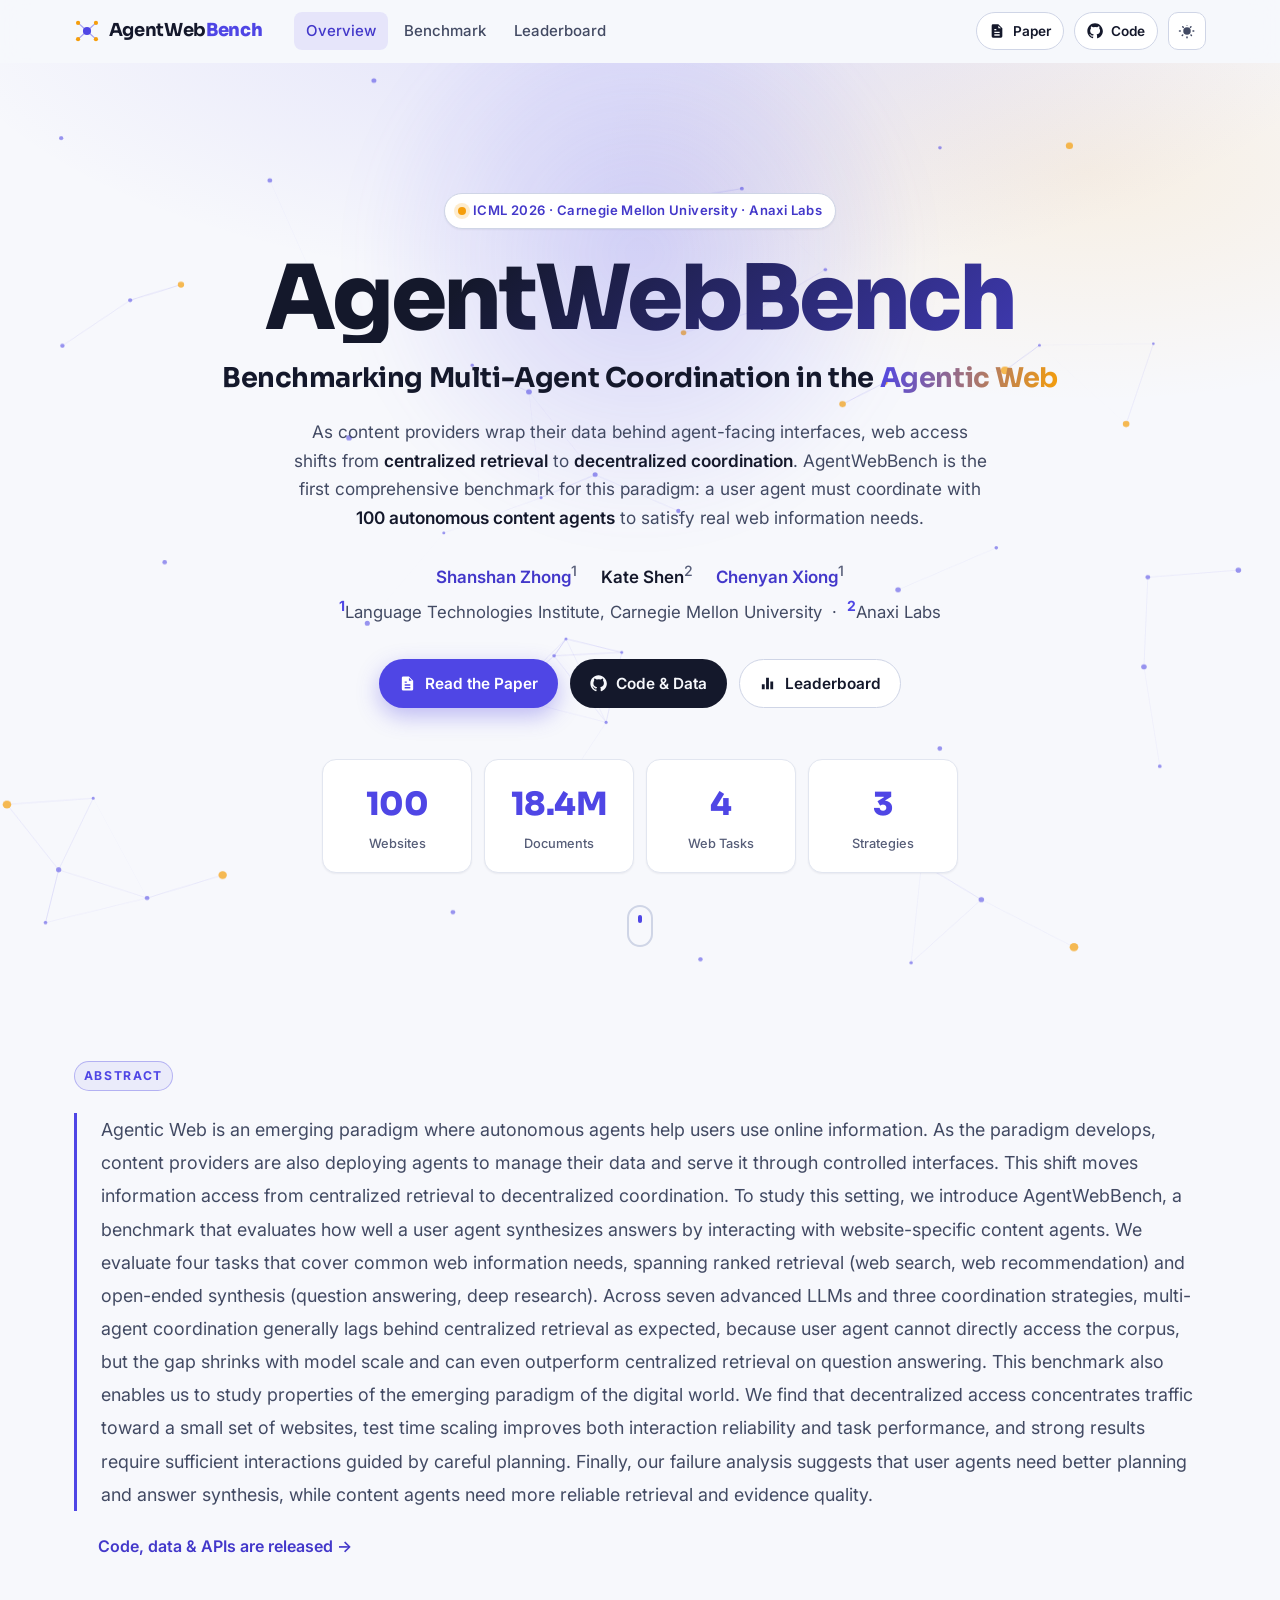
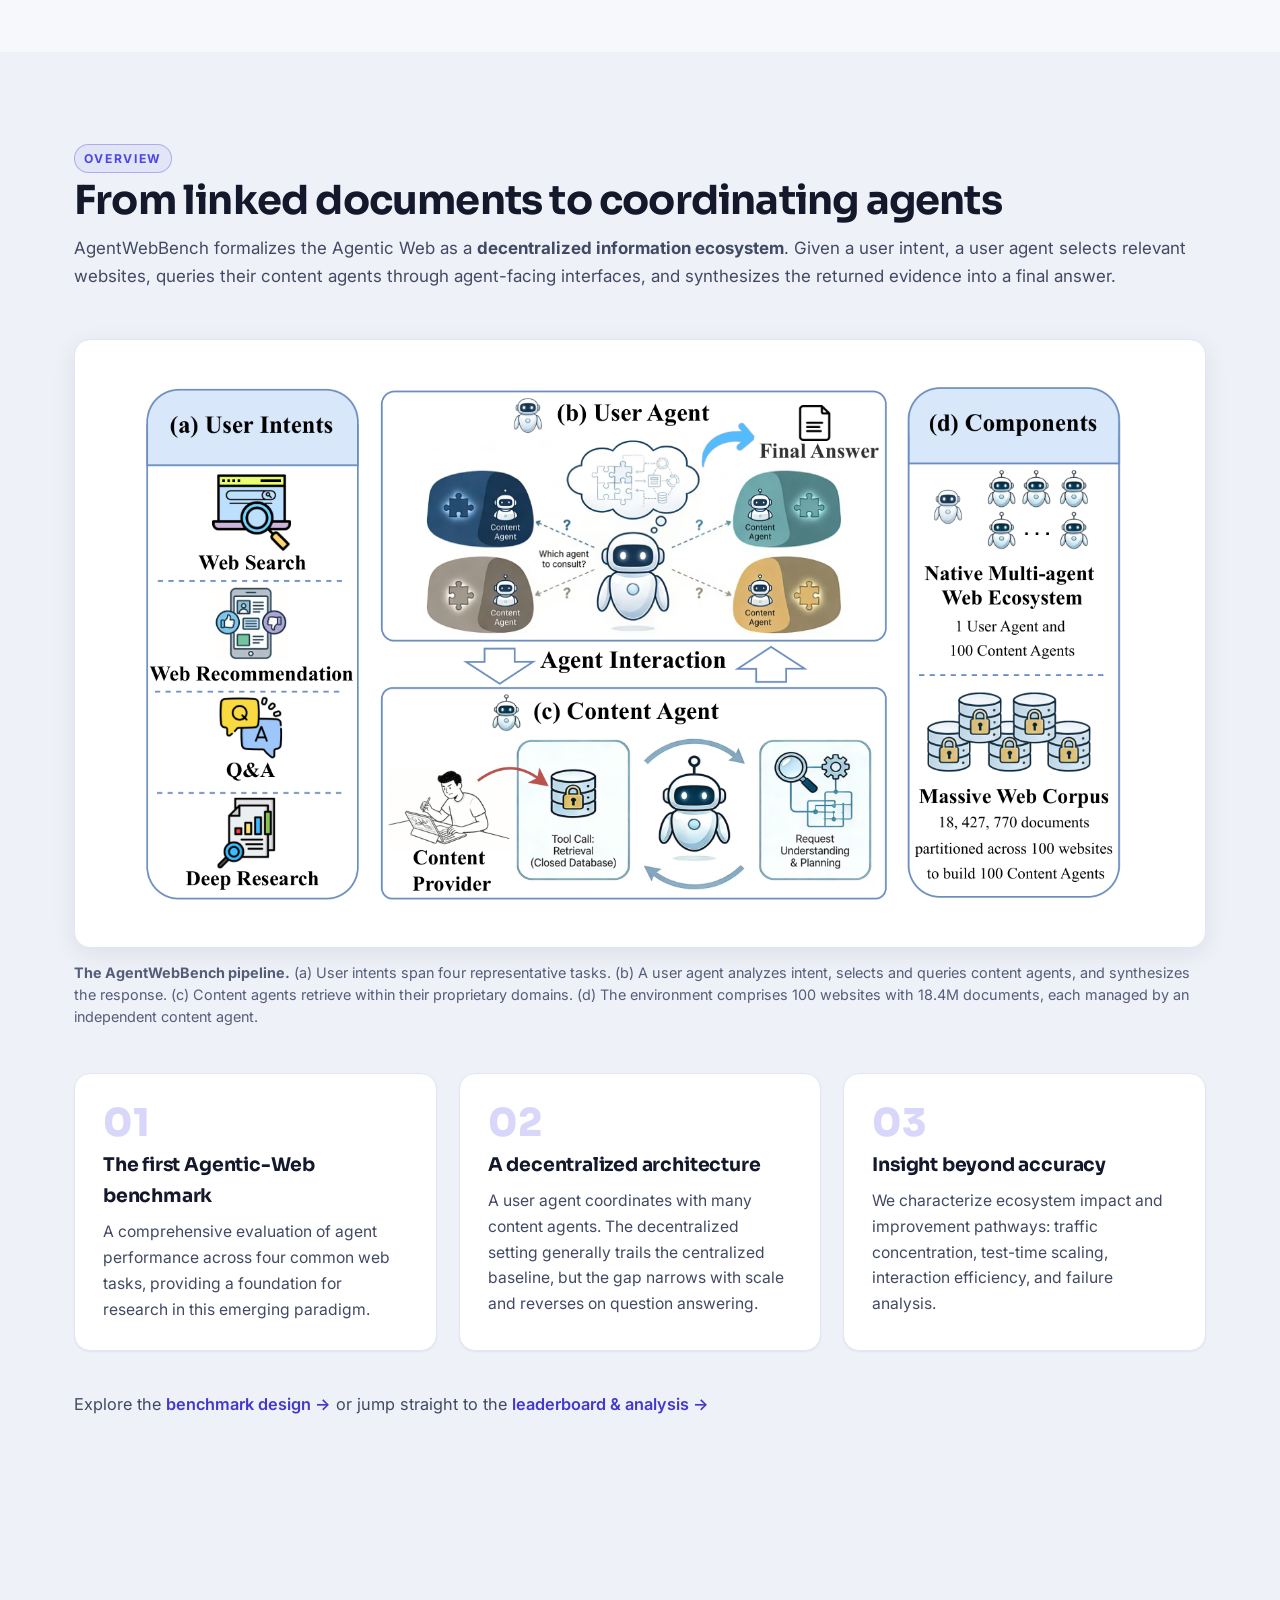
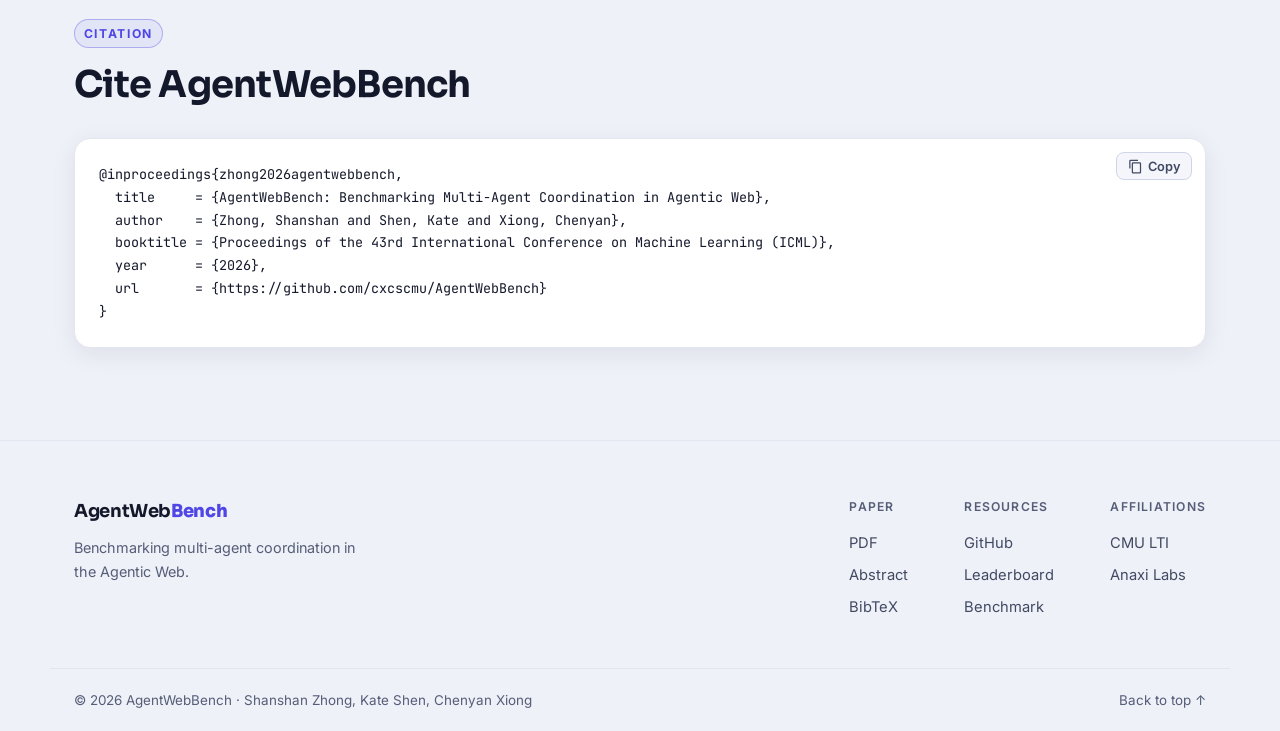
==== commit 86a9ea15: "upload" ====
--- a/index.html
+++ b/index.html
@@ -47,6 +47,10 @@
     </nav>
 
     <div class="nav__actions">
+      <a class="btn btn--ghost btn--sm" href="paper/latex/example_paper.pdf" target="_blank" rel="noopener">
+        <svg viewBox="0 0 24 24" width="16" height="16" aria-hidden="true"><path fill="currentColor" d="M14 2H6a2 2 0 0 0-2 2v16a2 2 0 0 0 2 2h12a2 2 0 0 0 2-2V8l-6-6zm0 2 4 4h-4V4zM8 13h8v2H8v-2zm0 4h8v2H8v-2zm0-8h3v2H8V9z"/></svg>
+        <span>Paper</span>
+      </a>
       <a class="btn btn--ghost btn--sm" href="https://github.com/cxcscmu/AgentWebBench" target="_blank" rel="noopener">
         <svg viewBox="0 0 24 24" width="16" height="16" aria-hidden="true"><path fill="currentColor" d="M12 .5C5.7.5.5 5.7.5 12c0 5.1 3.3 9.4 7.9 10.9.6.1.8-.3.8-.6v-2c-3.2.7-3.9-1.5-3.9-1.5-.5-1.3-1.3-1.7-1.3-1.7-1.1-.7.1-.7.1-.7 1.2 0 1.8 1.2 1.8 1.2 1 1.8 2.8 1.3 3.5 1 .1-.8.4-1.3.7-1.6-2.6-.3-5.3-1.3-5.3-5.7 0-1.3.5-2.3 1.2-3.1-.1-.3-.5-1.5.1-3.1 0 0 1-.3 3.3 1.2a11.5 11.5 0 0 1 6 0C17.3 4.7 18.3 5 18.3 5c.6 1.6.2 2.8.1 3.1.8.8 1.2 1.8 1.2 3.1 0 4.4-2.7 5.4-5.3 5.7.4.4.8 1.1.8 2.2v3.3c0 .3.2.7.8.6 4.6-1.5 7.9-5.8 7.9-10.9C23.5 5.7 18.3.5 12 .5z"/></svg>
         <span>Code</span>
@@ -68,7 +72,7 @@
   <div class="hero__glow" aria-hidden="true"></div>
   <div class="hero__inner">
     <a class="hero__venue" href="#cite">
-      <span class="dot"></span> ICML 2026 · Carnegie Mellon University
+      <span class="dot"></span> ICML 2026 · Carnegie Mellon University · Anaxi Labs
     </a>
     <h1 class="hero__title">AgentWebBench</h1>
     <p class="hero__tagline">Benchmarking Multi-Agent Coordination in the <span class="grad">Agentic Web</span></p>
@@ -82,7 +86,7 @@
     <ul class="hero__authors" aria-label="Authors">
       <li><a href="mailto:szhong2@cs.cmu.edu">Shanshan Zhong</a><sup>1</sup></li>
       <li>Kate Shen<sup>2</sup></li>
-      <li>Chenyan Xiong<sup>1</sup></li>
+      <li><a href="https://www.cs.cmu.edu/~cx/" target="_blank" rel="noopener">Chenyan Xiong</a><sup>1</sup></li>
     </ul>
     <p class="hero__affil">
       <sup>1</sup>Language Technologies Institute, Carnegie Mellon University &nbsp;·&nbsp;
--- a/assets/css/style.css
+++ b/assets/css/style.css
@@ -139,6 +139,14 @@
 }
 .section__sub { color: var(--ink-soft); font-size: 1.06rem; margin: 0; }
 
+/* Intro row with a paragraph on the left and a CTA on the right (leaderboard) */
+.lb-intro { display: flex; gap: 32px; align-items: center; justify-content: space-between; }
+.lb-intro .section__sub { flex: 1; }
+.lb-intro__cta { flex: none; }
+.lb-intro__cta svg { transition: transform .2s ease; }
+.lb-intro__cta:hover svg { transform: translateX(3px); }
+@media (max-width: 760px) { .lb-intro { flex-direction: column; align-items: flex-start; gap: 18px; } }
+
 .eyebrow {
   display: inline-block;
   font-size: .76rem;
@@ -234,7 +242,7 @@
     radial-gradient(1200px 500px at 50% -8%, rgba(var(--brand-rgb), .14), transparent 60%),
     radial-gradient(900px 420px at 85% 12%, rgba(var(--accent-rgb), .1), transparent 55%);
 }
-.hero__canvas { position: absolute; inset: 0; width: 100%; height: 100%; opacity: .55; }
+.hero__canvas { position: absolute; inset: 0; width: 100%; height: 100%; opacity: .78; }
 .hero__glow { position: absolute; left: 50%; top: -120px; width: 620px; height: 620px; transform: translateX(-50%);
   background: radial-gradient(circle, rgba(var(--brand-rgb), .22), transparent 65%); filter: blur(20px); pointer-events: none; }
 .hero__inner { position: relative; z-index: 2; max-width: 920px; margin: 0 auto; padding: 0 24px; }
@@ -247,8 +255,21 @@
   padding: .45em 1em; border-radius: 100px; box-shadow: var(--shadow-sm);
   text-decoration: none !important; margin-bottom: 26px;
 }
-.hero__venue .dot { width: 8px; height: 8px; border-radius: 50%; background: var(--accent); box-shadow: 0 0 0 4px rgba(var(--accent-rgb), .2); animation: pulse 2.4s ease-in-out infinite; }
+.hero__venue .dot { flex: none; width: 8px; height: 8px; border-radius: 50%; background: var(--accent); box-shadow: 0 0 0 4px rgba(var(--accent-rgb), .2); animation: pulse 2.4s ease-in-out infinite; }
 @keyframes pulse { 50% { box-shadow: 0 0 0 8px rgba(var(--accent-rgb), 0); } }
+/* On narrow screens the venue label wraps; make it a tidy rounded tag with the dot on the first line */
+@media (max-width: 640px) {
+  .hero__venue { align-items: flex-start; border-radius: 16px; line-height: 1.5; padding: .5em .95em; font-size: .78rem; }
+  .hero__venue .dot { margin-top: .42em; }
+}
+/* Keep the nav on one row on phones now that Paper + Code both live in the actions */
+@media (max-width: 560px) {
+  .nav__inner { gap: 8px; padding-left: 14px; padding-right: 14px; }
+  .nav__name { font-size: 1rem; }
+  .nav__actions { gap: 6px; }
+  .nav__actions .btn--sm { padding: .45em .6em; }
+  .theme-toggle, .nav__burger { width: 36px; height: 36px; }
+}
 
 .hero__title {
   font-family: var(--display); font-weight: 800;
@@ -260,7 +281,7 @@
 }
 .hero__tagline { font-family: var(--display); font-weight: 700; font-size: clamp(1.1rem, 3vw, 1.7rem); letter-spacing: -.015em; margin: 0 0 1.1rem; color: var(--ink); }
 .grad { background: linear-gradient(100deg, var(--brand), var(--accent)); -webkit-background-clip: text; background-clip: text; -webkit-text-fill-color: transparent; }
-.hero__lead { max-width: 680px; margin: 0 auto 2rem; color: var(--ink-soft); font-size: 1.08rem; }
+.hero__lead { max-width: 700px; margin: 0 auto 2rem; color: var(--ink-soft); font-size: 1.08rem; }
 .hero__lead b { color: var(--ink); font-weight: 600; }
 
 .hero__authors { list-style: none; display: flex; flex-wrap: wrap; justify-content: center; gap: .2em 1.4em; padding: 0; margin: 0 0 .4rem; font-size: 1.06rem; font-weight: 600; }
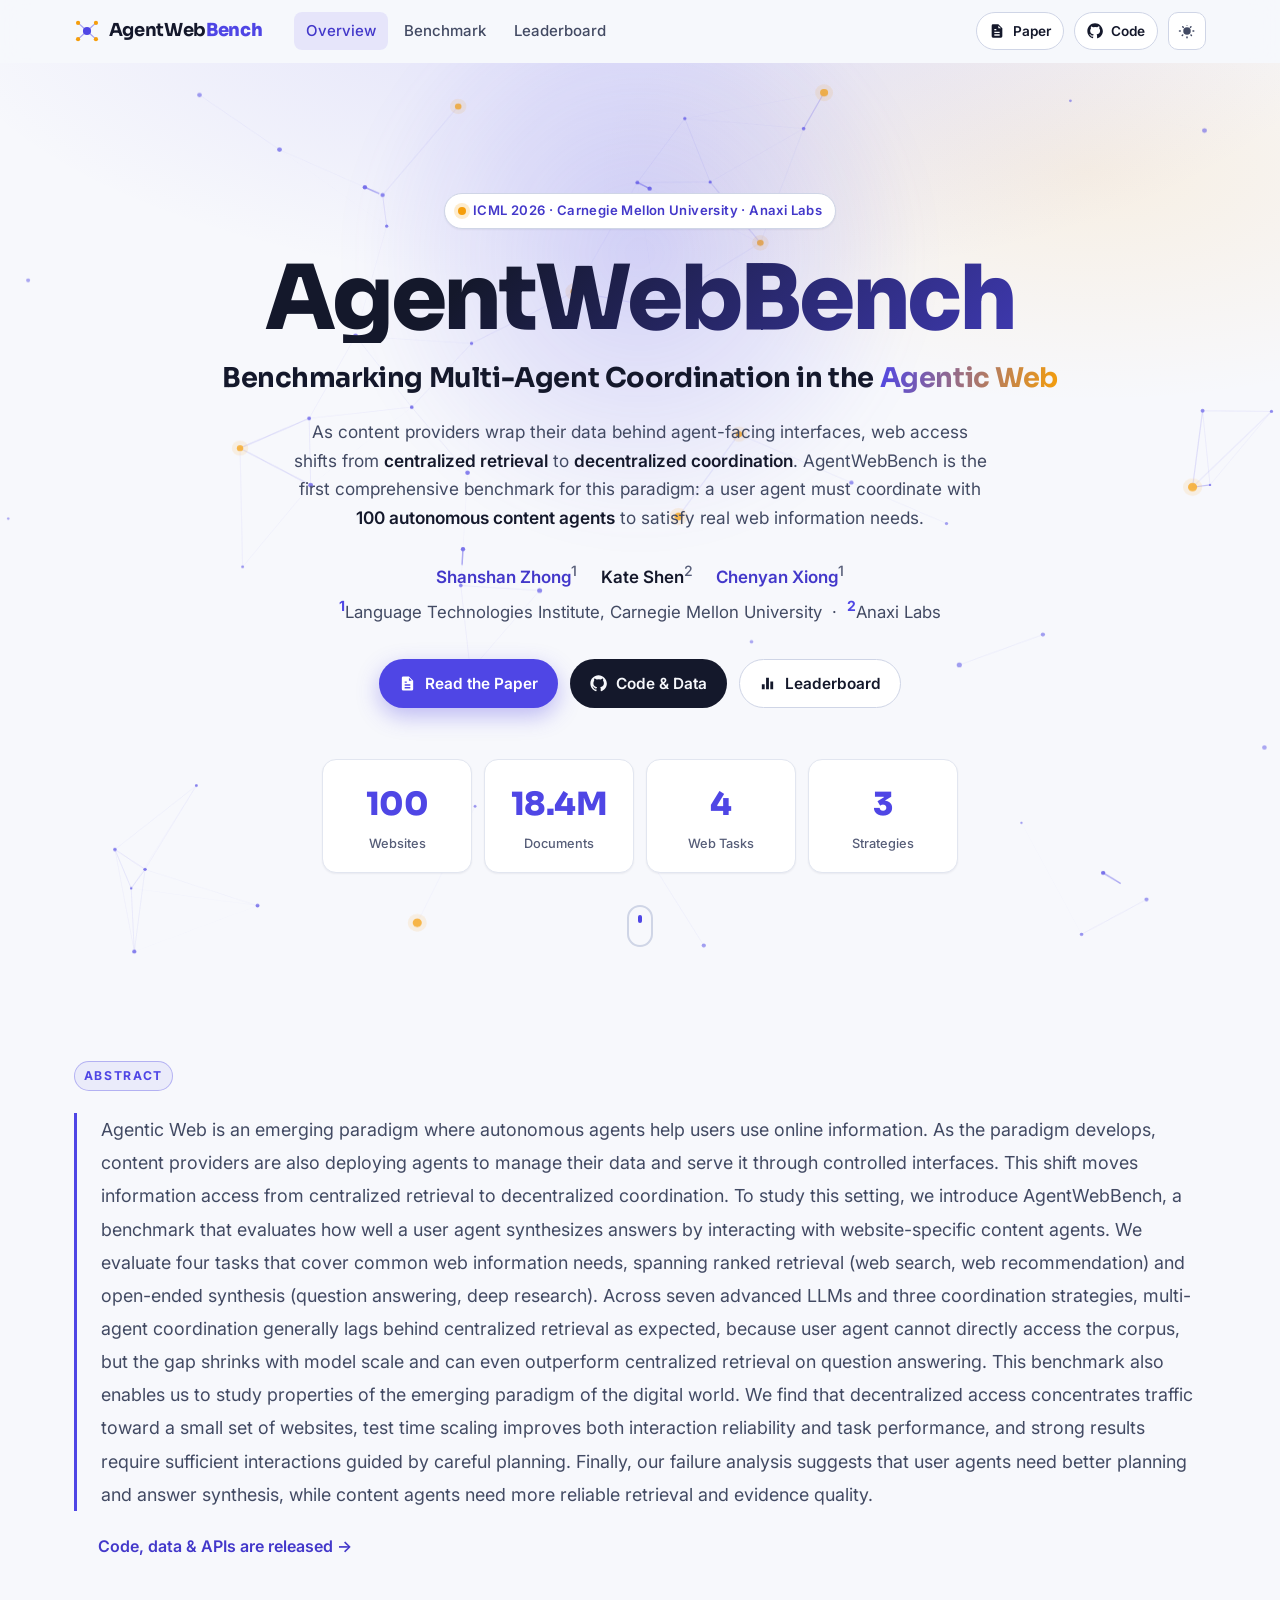
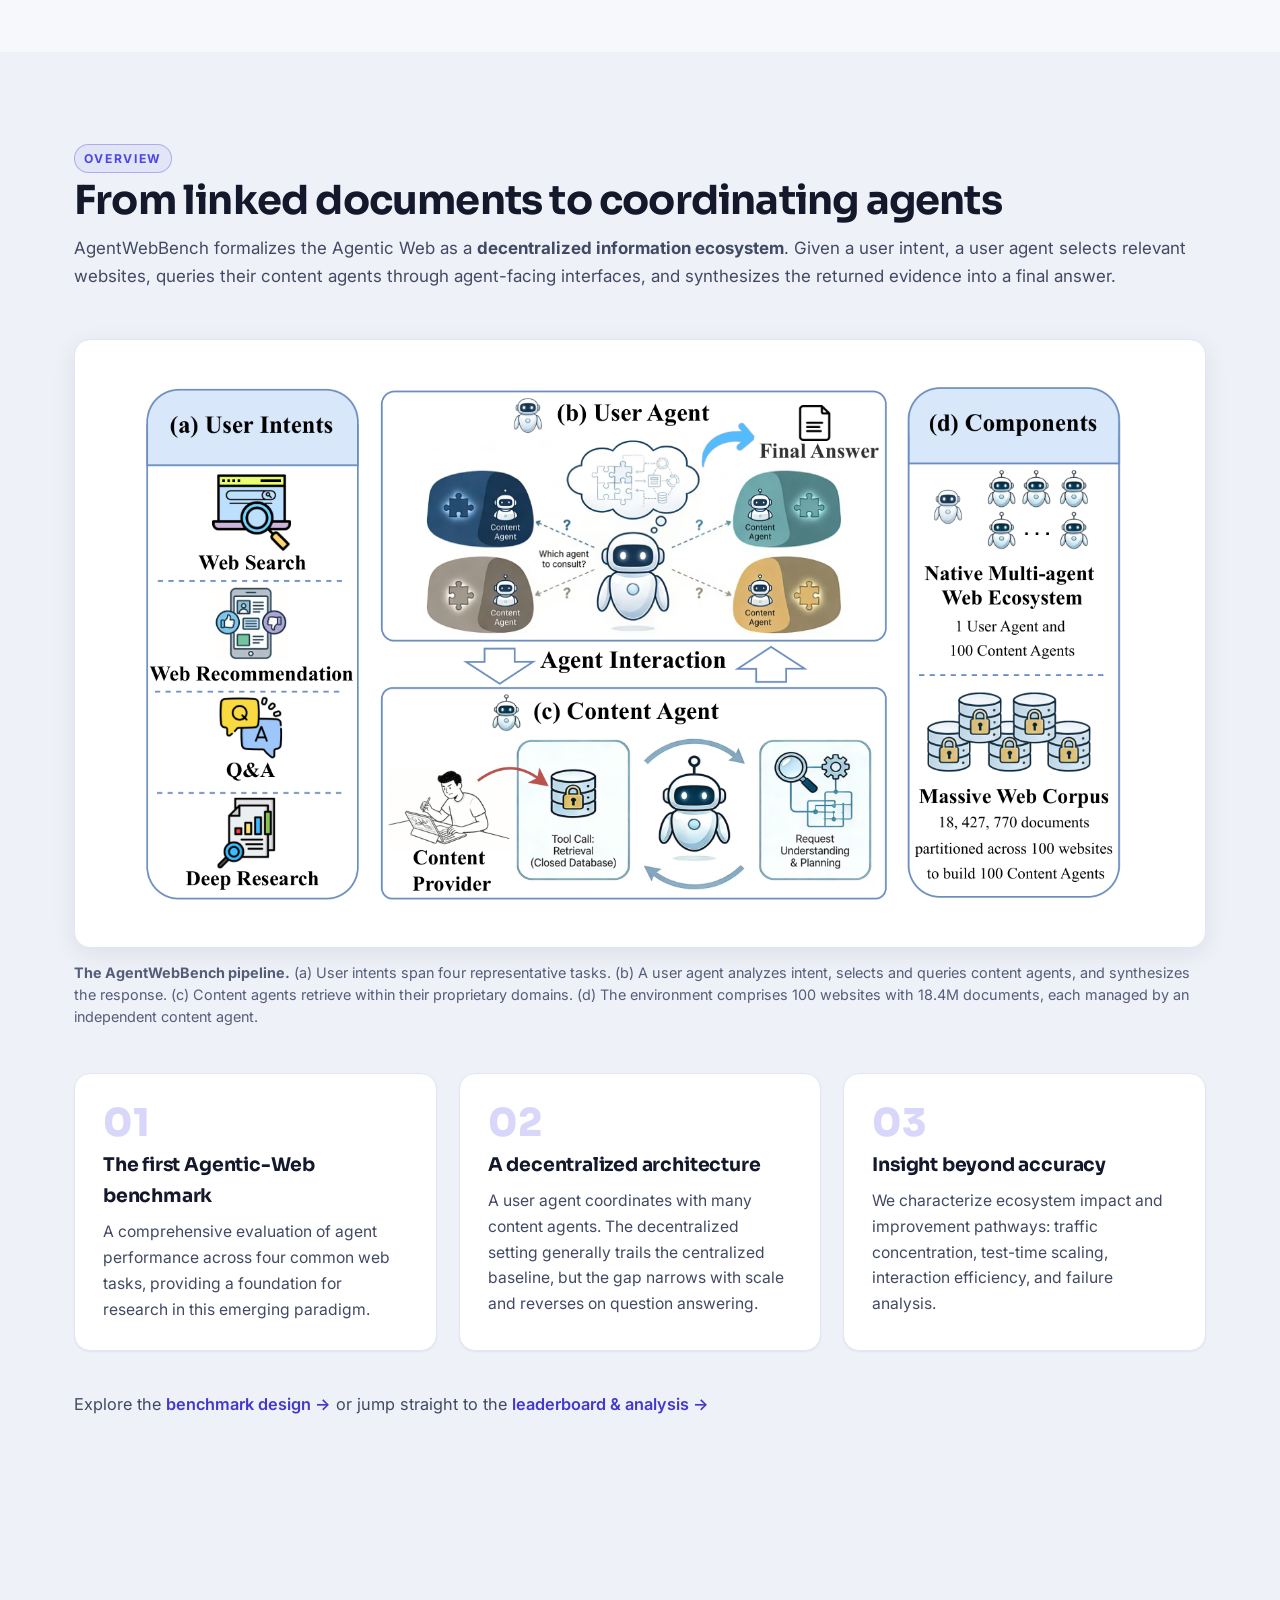
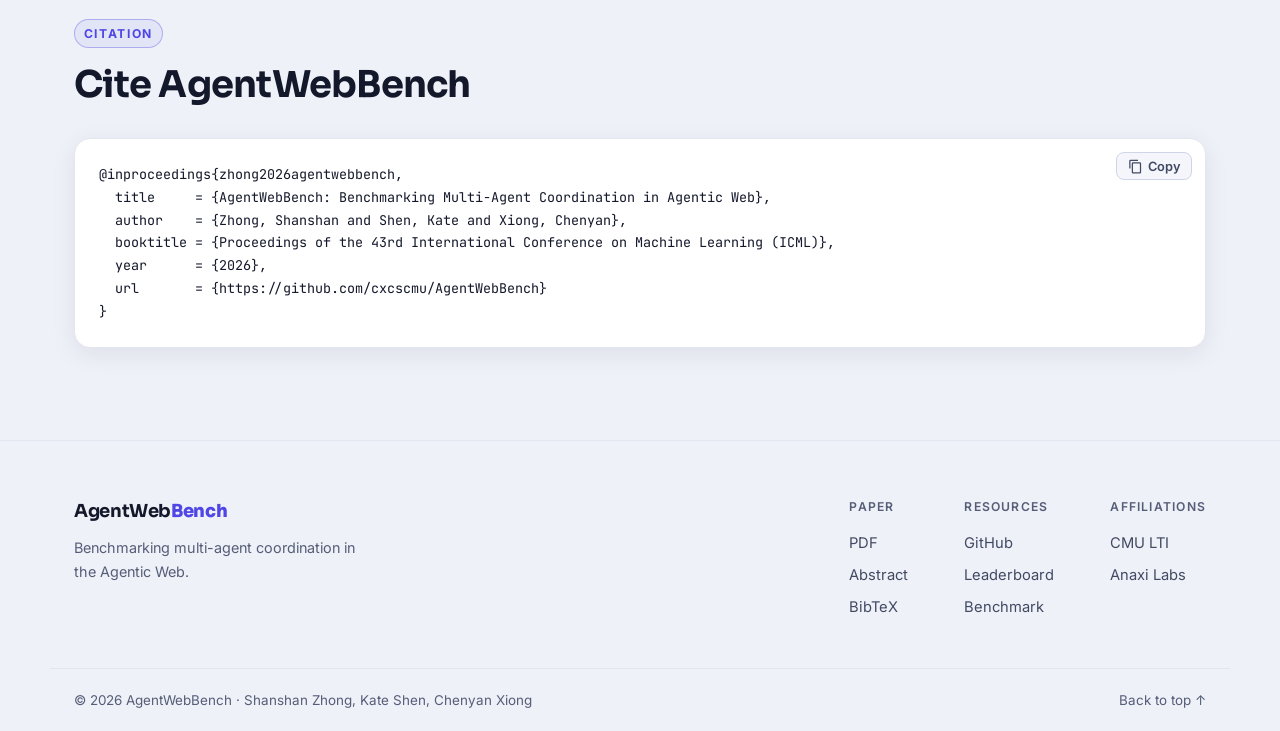
==== commit f392eaac: "udpate" ====
--- a/index.html
+++ b/index.html
@@ -47,7 +47,7 @@
     </nav>
 
     <div class="nav__actions">
-      <a class="btn btn--ghost btn--sm" href="paper/latex/example_paper.pdf" target="_blank" rel="noopener">
+      <a class="btn btn--ghost btn--sm" href="https://openreview.net/pdf?id=aNtMUFWjnD" target="_blank" rel="noopener">
         <svg viewBox="0 0 24 24" width="16" height="16" aria-hidden="true"><path fill="currentColor" d="M14 2H6a2 2 0 0 0-2 2v16a2 2 0 0 0 2 2h12a2 2 0 0 0 2-2V8l-6-6zm0 2 4 4h-4V4zM8 13h8v2H8v-2zm0 4h8v2H8v-2zm0-8h3v2H8V9z"/></svg>
         <span>Paper</span>
       </a>
@@ -94,7 +94,7 @@
     </p>
 
     <div class="hero__cta">
-      <a class="btn btn--primary" href="paper/latex/example_paper.pdf" target="_blank" rel="noopener">
+      <a class="btn btn--primary" href="https://openreview.net/pdf?id=aNtMUFWjnD" target="_blank" rel="noopener">
         <svg viewBox="0 0 24 24" width="17" height="17" aria-hidden="true"><path fill="currentColor" d="M14 2H6a2 2 0 0 0-2 2v16a2 2 0 0 0 2 2h12a2 2 0 0 0 2-2V8l-6-6zm0 2 4 4h-4V4zM8 13h8v2H8v-2zm0 4h8v2H8v-2zm0-8h3v2H8V9z"/></svg>
         Read the Paper
       </a>
@@ -213,7 +213,7 @@
     <div class="footer__cols">
       <div>
         <h3>Paper</h3>
-        <a href="paper/latex/example_paper.pdf" target="_blank" rel="noopener">PDF</a>
+        <a href="https://openreview.net/pdf?id=aNtMUFWjnD" target="_blank" rel="noopener">PDF</a>
         <a href="index.html#abstract">Abstract</a>
         <a href="index.html#cite">BibTeX</a>
       </div>
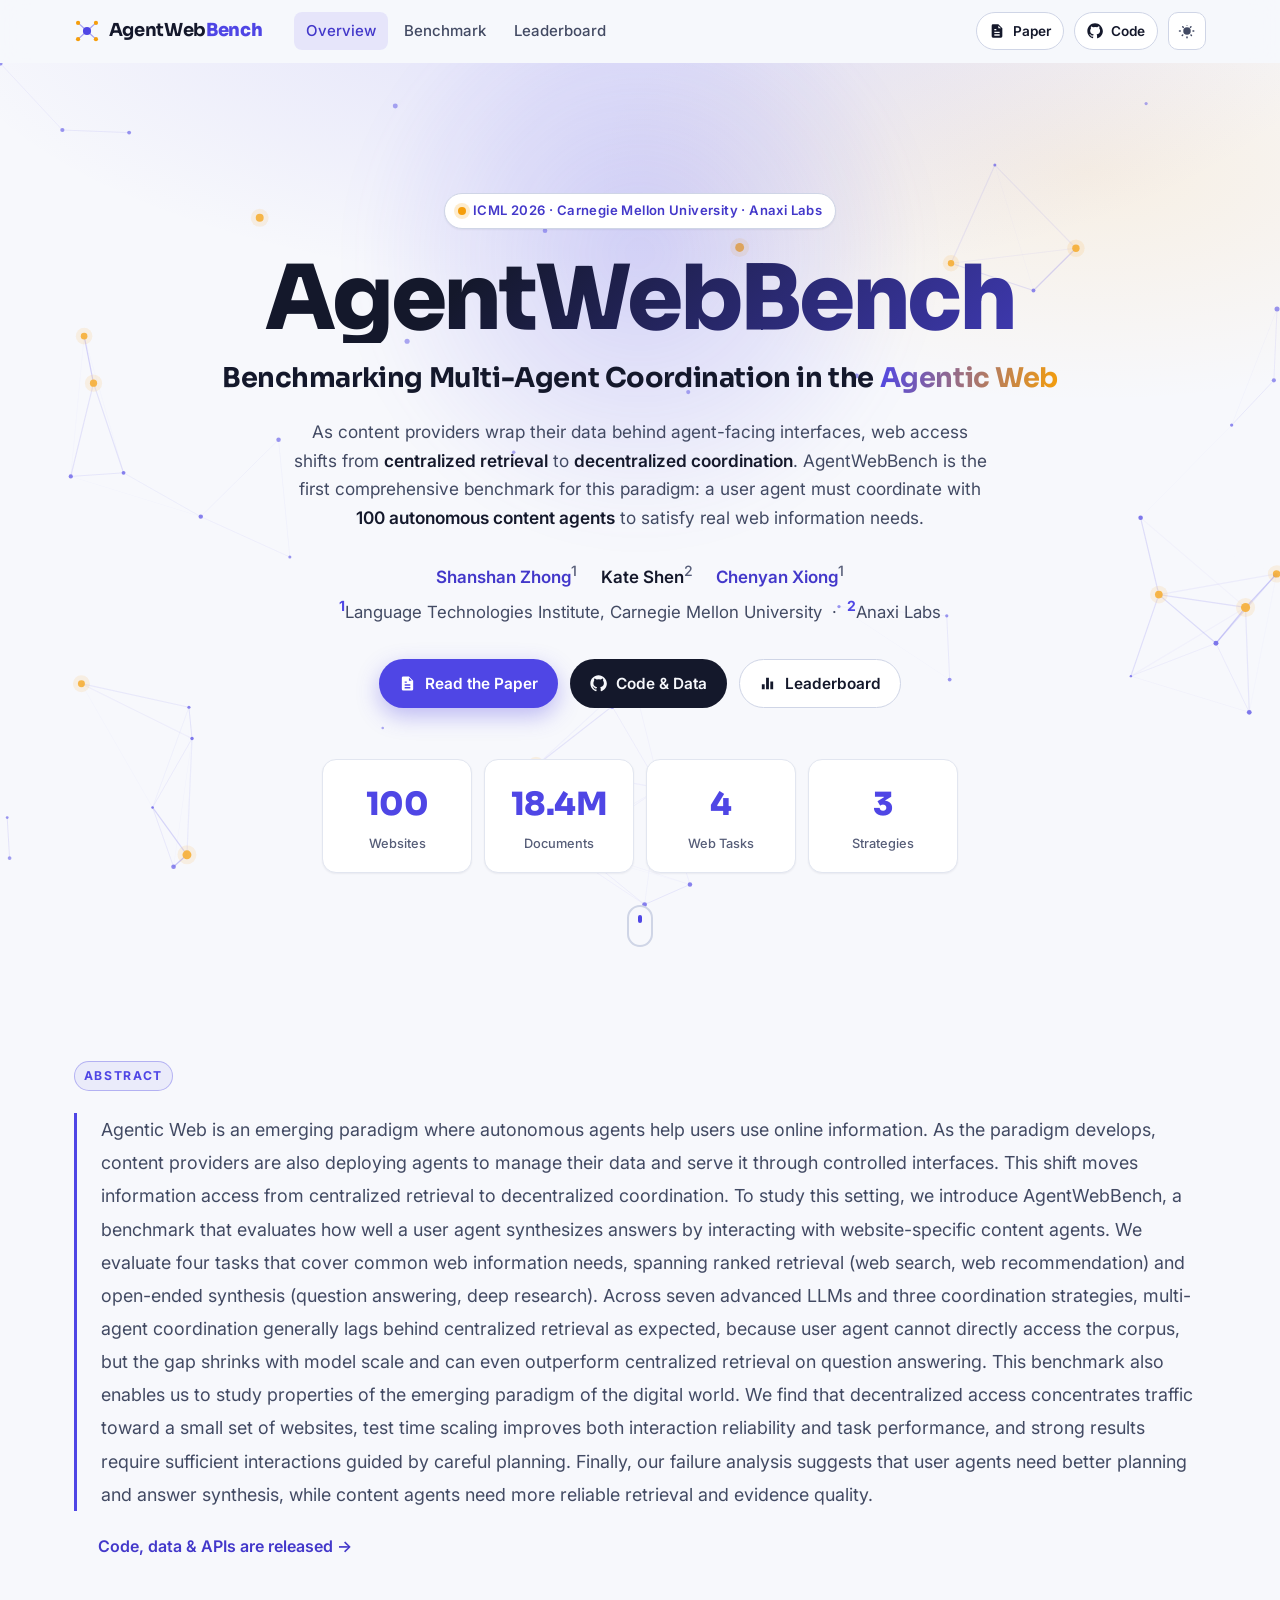
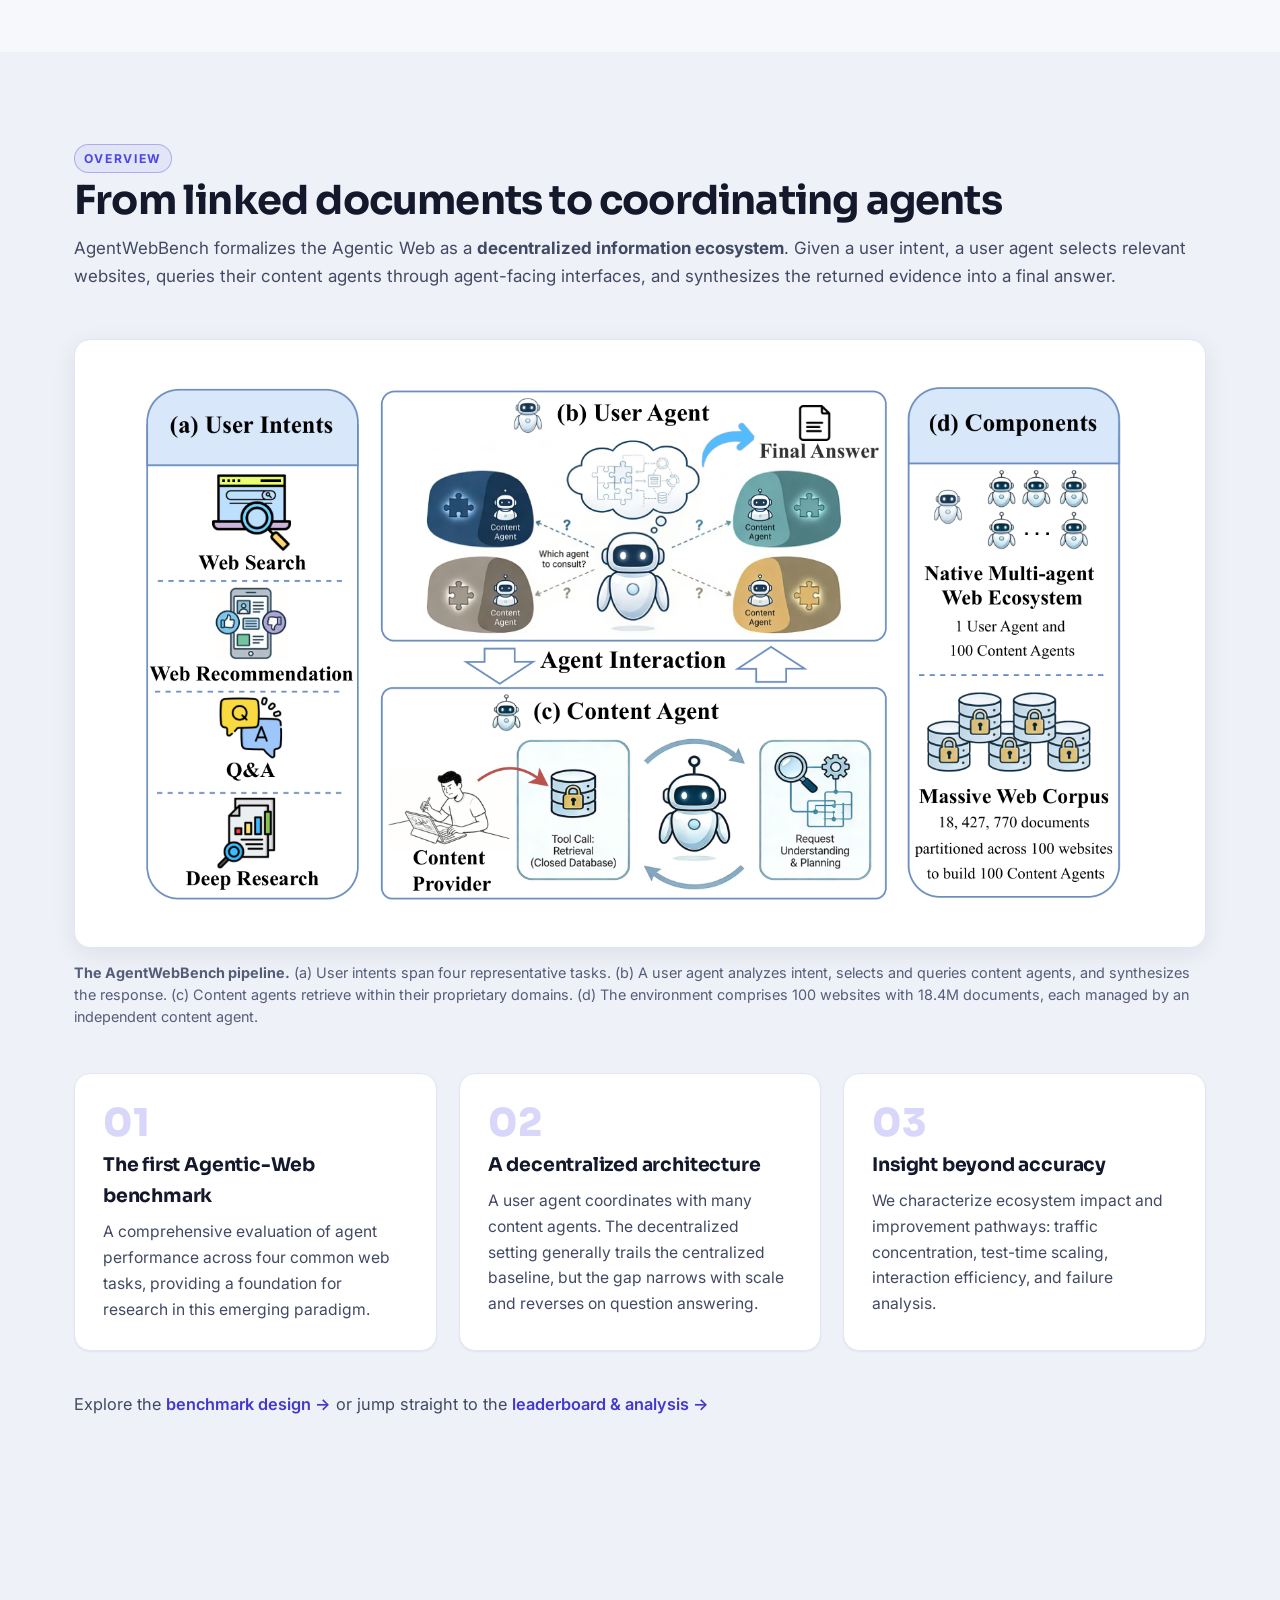
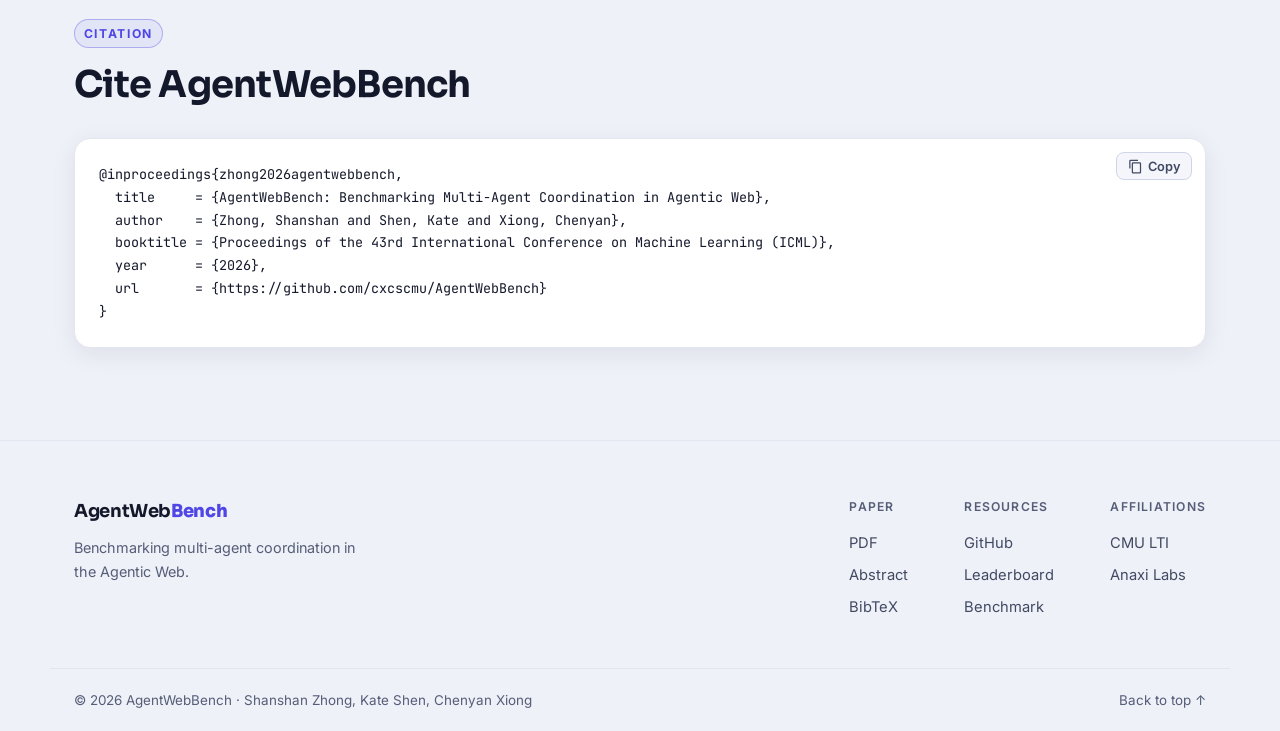
==== commit f3dda384: "update" ====
--- a/index.html
+++ b/index.html
@@ -84,7 +84,7 @@
     </p>
 
     <ul class="hero__authors" aria-label="Authors">
-      <li><a href="mailto:szhong2@cs.cmu.edu">Shanshan Zhong</a><sup>1</sup></li>
+      <li><a href="https://zhongshsh.github.io/">Shanshan Zhong</a><sup>1</sup></li>
       <li>Kate Shen<sup>2</sup></li>
       <li><a href="https://www.cs.cmu.edu/~cx/" target="_blank" rel="noopener">Chenyan Xiong</a><sup>1</sup></li>
     </ul>
